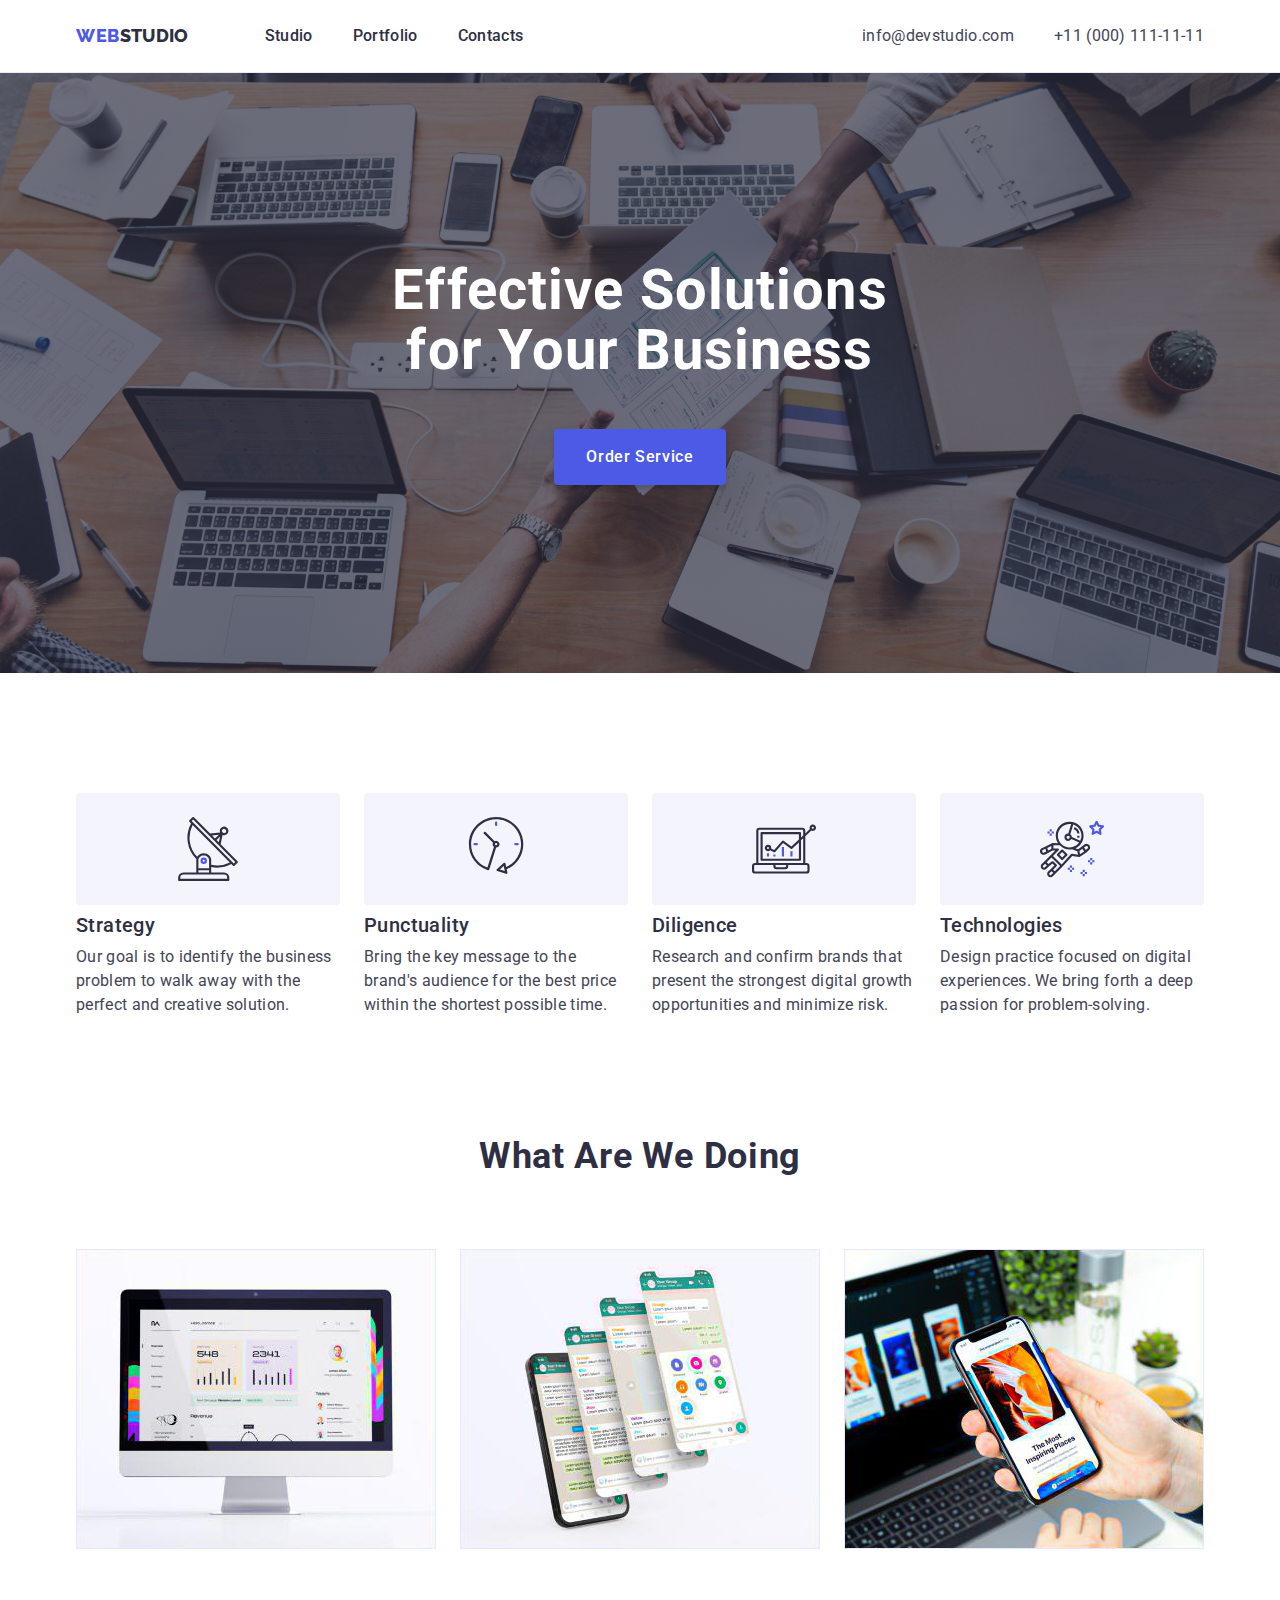
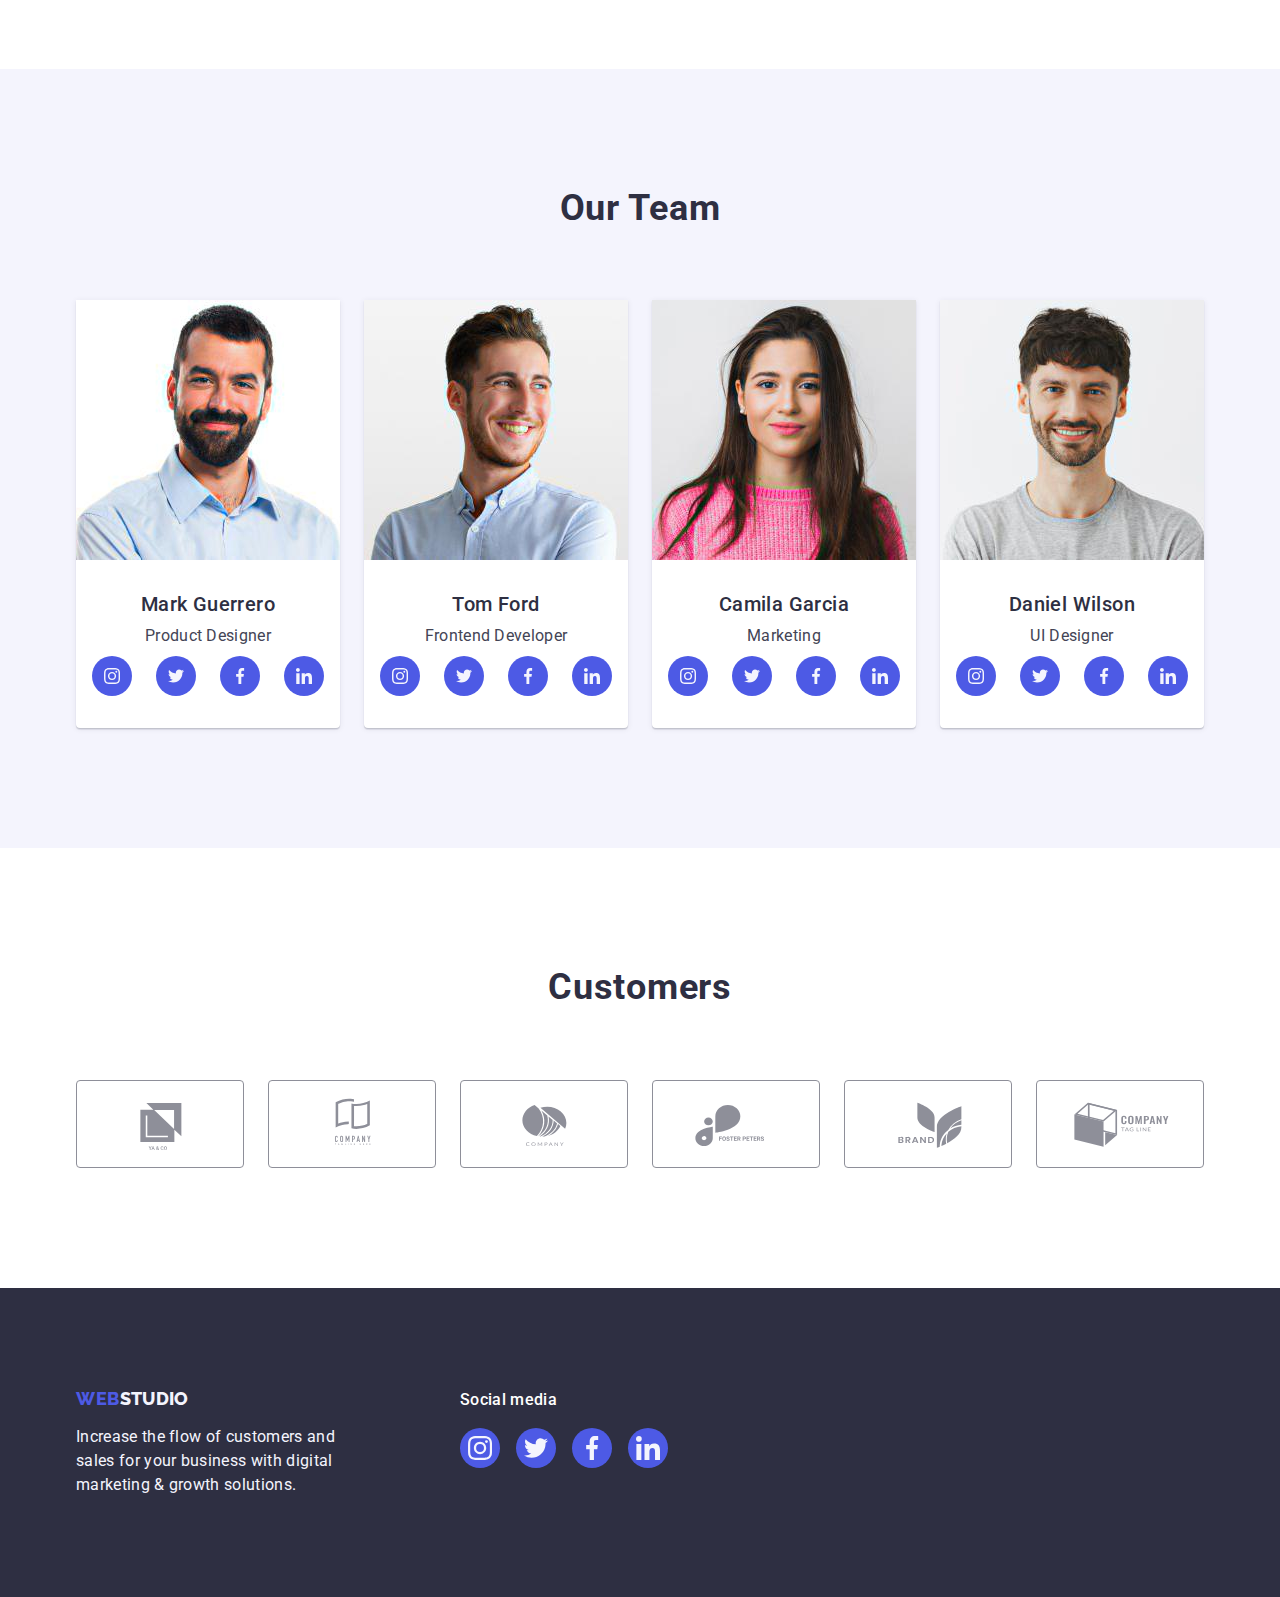
==== index.html @ 87590212 "Initial commit" ====
<!DOCTYPE html>
<html lang="en">
  <head>
    <meta charset="UTF-8" />
    <meta http-equiv="X-UA-Compatible" content="IE=edge" />
    <meta name="viewport" content="width=device-width, initial-scale=1.0" />
    <title>WebStudio</title>
    <!-- typografy -->
    <link rel="preconnect" href="https://fonts.googleapis.com" />
    <link rel="preconnect" href="https://fonts.gstatic.com" crossorigin />
    <link
      href="https://fonts.googleapis.com/css2?family=Raleway:wght@800&family=Roboto:wght@400;500;700&display=swap"
      rel="stylesheet"
    />
    <!-- styles -->
    <link
      href="https://cdn.jsdelivr.net/npm/modern-normalize@1.1.0/modern-normalize.min.css"
      rel="stylesheet"
    />
    <link rel="stylesheet" href="./css/styles.css" />
  </head>

  <!-- Body -->

  <body>
    <!-- Header -->
    <header class="header">
      <div class="container header-content">
        <nav class="header-content">
          <a class="link logo" href="./index.html"
            >Web<span class="logo-studio">Studio</span></a
          >

          <ul class="list menu">
            <li class="list-item">
              <a class="header-nav link" href="./index.html">Studio</a>
            </li>
            <li class="list-item">
              <a class="header-nav link" href="./portfolio.html">Portfolio</a>
            </li>
            <li class="list-item">
              <a class="header-nav link" href="">Contacts</a>
            </li>
          </ul>
        </nav>
        <address class="menu">
          <ul class="list menu">
            <li class="list-item">
              <a class="link link-address" href="mailto:info@devstudio.com"
                >info@devstudio.com</a
              >
            </li>
            <li class="list-item">
              <a class="link link-address" href="tel:+110001111111"
                >+11 (000) 111-11-11</a
              >
            </li>
          </ul>
        </address>
      </div>
    </header>

    <!-- main content -->
    <main>
      <section class="hero-section section">
        <div class="container">
          <h1 class="hero-text">Effective Solutions for Your Business</h1>
          <button type="button" class="order-service-bt">Order Service</button>
        </div>
      </section>
      <!-- sections -->
      <section class="section">
        <div class="container">
          <h2 class="hsecond-text visually-hidden">Features hidden</h2>
          <ul class="list first-sec-content">
            <li class="list-item first-sec-content-item">
              <div class="icon-container">
                <svg width="64" height="64">
                  <use href="./images/icon.svg#icon-antenna1"></use>
                </svg>
              </div>
              <h3 class="hthird-text">Strategy</h3>
              <p class="paragraph-txt">
                Our goal is to identify the business problem to walk away with
                the perfect and creative solution.
              </p>
            </li>
            <li class="list-item first-sec-content-item">
              <div class="icon-container">
                <svg width="64" height="64">
                  <use href="./images/icon.svg#icon-clock1"></use>
                </svg>
              </div>
              <h3 class="hthird-text">Punctuality</h3>
              <p class="paragraph-txt">
                Bring the key message to the brand's audience for the best price
                within the shortest possible time.
              </p>
            </li>
            <li class="list-item first-sec-content-item">
              <div class="icon-container">
                <svg width="64" height="64">
                  <use href="./images/icon.svg#icon-diagram1"></use>
                </svg>
              </div>
              <h3 class="hthird-text">Diligence</h3>
              <p class="paragraph-txt">
                Research and confirm brands that present the strongest digital
                growth opportunities and minimize risk.
              </p>
            </li>

            <li class="list-item first-sec-content-item">
              <div class="icon-container">
                <svg width="64" height="64">
                  <use href="./images/icon.svg#icon-astronaut1"></use>
                </svg>
              </div>
              <h3 class="hthird-text">Technologies</h3>
              <p class="paragraph-txt">
                Design practice focused on digital experiences. We bring forth a
                deep passion for problem-solving.
              </p>
            </li>
          </ul>
        </div>
      </section>
      <!-- What are we doing sec -->
      <section class="section">
        <div class="container">
          <h2 class="hsecond-text">What are we doing</h2>
          <ul class="list second-sec-content">
            <li class="list-item">
              <img
                src="./images/what_are_we_doing/img_1.jpg"
                width="360"
                alt="screen of computer with grafics"
              />
            </li>
            <li class="list-item">
              <img
                src="./images/what_are_we_doing/img_2.jpg"
                width="360"
                alt="phone with a screen that is doubled 3 times"
              />
            </li>
            <li class="list-item">
              <img
                src="./images/what_are_we_doing/img_3.jpg"
                width="360"
                alt="hand holding a phone near laptop"
              />
            </li>
          </ul>
        </div>
      </section>
      <!-- Our Team sec -->
      <section class="our-team-section section">
        <div class="container">
          <h2 class="hsecond-text">Our Team</h2>
          <ul class="list third-sec-content">
            <li class="list-item li-card-index">
              <img
                src="./images/team_members/team-member1.jpg"
                width="264"
                alt="first team member"
              />
              <div class="card-content card-index">
                <h3 class="hthird-text">Mark Guerrero</h3>
                <p class="paragraph-txt">Product Designer</p>
                <ul class="soc-icons-list list">
                  <li class="soc-icons-li-item">
                    <a class="soc-icons-item" href="">
                      <svg class="soc-icon" width="16" height="16">
                        <use href="./images/icon.svg#icon-instagram"></use>
                      </svg>
                    </a>
                  </li>
                  <li class="soc-icons-li-item">
                    <a class="soc-icons-item" href="">
                      <svg class="soc-icon" width="16" height="16">
                        <use href="./images/icon.svg#icon-twitter"></use>
                      </svg>
                    </a>
                  </li>
                  <li class="soc-icons-li-item">
                    <a class="soc-icons-item" href="">
                      <svg class="soc-icon" width="16" height="16">
                        <use href="./images/icon.svg#icon-facebook"></use>
                      </svg>
                    </a>
                  </li>
                  <li class="soc-icons-li-item">
                    <a class="soc-icons-item" href="">
                      <svg class="soc-icon" width="16" height="16">
                        <use href="./images/icon.svg#icon-linkedin"></use>
                      </svg>
                    </a>
                  </li>
                </ul>
              </div>
            </li>
            <li class="list-item li-card-index">
              <img
                src="./images/team_members/team-member2.jpg"
                width="264"
                alt="second team member"
              />
              <div class="card-content card-index">
                <h3 class="hthird-text">Tom Ford</h3>
                <p class="paragraph-txt">Frontend Developer</p>
                <ul class="soc-icons-list list">
                  <li>
                    <a class="soc-icons-item" href="">
                      <svg class="soc-icon" width="16" height="16">
                        <use href="./images/icon.svg#icon-instagram"></use>
                      </svg>
                    </a>
                  </li>
                  <li>
                    <a class="soc-icons-item" href="">
                      <svg class="soc-icon" width="16" height="16">
                        <use href="./images/icon.svg#icon-twitter"></use>
                      </svg>
                    </a>
                  </li>
                  <li>
                    <a class="soc-icons-item" href="">
                      <svg class="soc-icon" width="16" height="16">
                        <use href="./images/icon.svg#icon-facebook"></use>
                      </svg>
                    </a>
                  </li>
                  <li>
                    <a class="soc-icons-item" href="">
                      <svg class="soc-icon" width="16" height="16">
                        <use href="./images/icon.svg#icon-linkedin"></use>
                      </svg>
                    </a>
                  </li>
                </ul>
              </div>
            </li>
            <li class="list-item li-card-index">
              <img
                src="./images/team_members/team-member3.jpg"
                width="264"
                alt="third team member"
              />
              <div class="card-content card-index">
                <h3 class="hthird-text">Camila Garcia</h3>
                <p class="paragraph-txt">Marketing</p>
                <ul class="soc-icons-list list">
                  <li>
                    <a class="soc-icons-item" href="">
                      <svg class="soc-icon" width="16" height="16">
                        <use href="./images/icon.svg#icon-instagram"></use>
                      </svg>
                    </a>
                  </li>
                  <li>
                    <a class="soc-icons-item" href="">
                      <svg class="soc-icon" width="16" height="16">
                        <use href="./images/icon.svg#icon-twitter"></use>
                      </svg>
                    </a>
                  </li>
                  <li>
                    <a class="soc-icons-item" href="">
                      <svg class="soc-icon" width="16" height="16">
                        <use href="./images/icon.svg#icon-facebook"></use>
                      </svg>
                    </a>
                  </li>
                  <li>
                    <a class="soc-icons-item" href="">
                      <svg class="soc-icon" width="16" height="16">
                        <use href="./images/icon.svg#icon-linkedin"></use>
                      </svg>
                    </a>
                  </li>
                </ul>
              </div>
            </li>
            <li class="list-item li-card-index">
              <img
                src="./images/team_members/team-member4.jpg"
                width="264"
                alt="fourth team member"
              />
              <div class="card-content card-index">
                <h3 class="hthird-text">Daniel Wilson</h3>
                <p class="paragraph-txt">UI Designer</p>
                <ul class="soc-icons-list list">
                  <li>
                    <a class="soc-icons-item" href="">
                      <svg class="soc-icon" width="16" height="16">
                        <use href="./images/icon.svg#icon-instagram"></use>
                      </svg>
                    </a>
                  </li>
                  <li>
                    <a class="soc-icons-item" href="">
                      <svg class="soc-icon" width="16" height="16">
                        <use href="./images/icon.svg#icon-twitter"></use>
                      </svg>
                    </a>
                  </li>
                  <li>
                    <a class="soc-icons-item" href="">
                      <svg class="soc-icon" width="16" height="16">
                        <use href="./images/icon.svg#icon-facebook"></use>
                      </svg>
                    </a>
                  </li>
                  <li>
                    <a class="soc-icons-item" href="">
                      <svg class="soc-icon" width="16" height="16">
                        <use href="./images/icon.svg#icon-linkedin"></use>
                      </svg>
                    </a>
                  </li>
                </ul>
              </div>
            </li>
          </ul>
        </div>
      </section>
      <!-- customers -->
      <section class="customers-section section">
        <div class="container">
          <h2 class="hsecond-text">Customers</h2>
          <ul class="list customers-list">
            <li class="customers-list-item">
              <a class="link customers-list-link" href=""
                ><svg class="customer-icon" width="104" height="56">
                  <use href="./images/icon.svg#icon-client1"></use>
                </svg>
              </a>
            </li>
            <li class="customers-list-item">
              <a class="link customers-list-link" href=""
                ><svg class="customer-icon" width="104" height="56">
                  <use href="./images/icon.svg#icon-client2"></use>
                </svg>
              </a>
            </li>
            <li class="customers-list-item">
              <a class="link customers-list-link" href=""
                ><svg class="customer-icon" width="104" height="56">
                  <use href="./images/icon.svg#icon-client3"></use>
                </svg>
              </a>
            </li>
            <li class="customers-list-item">
              <a class="link customers-list-link" href=""
                ><svg class="customer-icon" width="104" height="56">
                  <use href="./images/icon.svg#icon-client4"></use>
                </svg>
              </a>
            </li>
            <li class="customers-list-item">
              <a class="link customers-list-link" href=""
                ><svg class="customer-icon" width="104" height="56">
                  <use href="./images/icon.svg#icon-client5"></use>
                </svg>
              </a>
            </li>
            <li class="customers-list-item">
              <a class="link customers-list-link" href=""
                ><svg class="customer-icon" width="104" height="56">
                  <use href="./images/icon.svg#icon-client6"></use>
                </svg>
              </a>
            </li>
          </ul>
        </div>
      </section>
    </main>
    <!-- footer -->
    <footer class="ft-properties">
      <div class="container">
        <div class="ft-description">
          <a class="link logo" href="./index.html"
            >Web<span class="logo-studio-sec">Studio</span></a
          >
          <p class="footer-text">
            Increase the flow of customers and sales for your business with
            digital marketing & growth solutions.
          </p>
        </div>
        <!-- soc media -->
        <div class="social-media">
          <p class="paragraph-txt">Social media</p>
          <ul class="soc-icons-list list">
            <li class="soc-icons-li-item">
              <a href="" class="soc-icons-item">
                <svg class="soc-icon" width="24" height="24">
                  <use href="./images/icon.svg#icon-instagram"></use>
                </svg>
              </a>
            </li>
            <li class="soc-icons-li-item">
              <a href="" class="soc-icons-item">
                <svg class="soc-icon" width="24" height="24">
                  <use href="./images/icon.svg#icon-twitter"></use>
                </svg>
              </a>
            </li>
            <li class="soc-icons-li-item">
              <a href="" class="soc-icons-item">
                <svg class="soc-icon" width="24" height="24">
                  <use href="./images/icon.svg#icon-facebook"></use>
                </svg>
              </a>
            </li>
            <li class="soc-icons-li-item">
              <a href="" class="soc-icons-item">
                <svg class="soc-icon" width="24" height="24">
                  <use href="./images/icon.svg#icon-linkedin"></use>
                </svg>
              </a>
            </li>
          </ul>
        </div>
      </div>
    </footer>
  </body>
</html>
---- css/styles.css ----
/*  General */  



h1, h2, h3, p {
        margin-top: 0;
        margin-bottom: 0;
}
ul,ol{
        margin-top: 0;
        margin-bottom: 0;
        padding-left: 0;
}

img{
        display: block;
}
 .container{
        width: 1158px;
        margin-left: auto;
        margin-right: auto;
        align-items: center;
        padding: 0 15px;
 } 

.section{
        padding-top: 120px;
        padding-bottom: 120px;
}
section:nth-child(3){
        padding-top: 0px;
}
button{
        cursor: pointer;

}
.visually-hidden {
        position: absolute;
        width: 1px;
        height: 1px;
        margin: -1px;
        border: 0;
        padding: 0;

        white-space: nowrap;
        clip-path: inset(100%);
        clip: rect(0 0 0 0);
        overflow: hidden;
}

:root{
/* .       COLORS */
--primary-brand: #4D5AE5;
--pressed-state: #404BBF;
--dark: #2E2F42;
--light: #F4F4FD;
--white-background:#FFFFFF;
--text: #434455;
--success: #31D0AA;
--subtle-text: #8E8F99;
--accent: #E7E9FC;
--modal-overlay: #2E2F42B2;
--modal-background:#FCFCFC;
}
body{
        font-family: "Roboto", sans-serif;
        font-size: 16px;
        color: var(--text);
        background-color: var(--white-background);
}
/* COMPONENTS */
.link{
text-decoration: none;
line-height: 1.5;
color: var(--primary-brand);
        letter-spacing: 0.02em;
}
.menu{
        gap: 40px;
        font-style: normal;
        margin-left: auto;
}
.list {
        list-style: none;
        display: flex;
        
}
.list-item{
background-color: var(--white-background);
}
.hsecond-text {
        font-style: normal;
        font-weight: 700;
        font-size: 36px;
        line-height: 1.1;
        text-align: center;
        letter-spacing: 0.02em;
        text-transform: capitalize;
        color: var(--dark);
        margin-bottom: 72px;
}
.hthird-text {
        font-style: normal;
        font-weight: 500;
        font-size: 20px;
        line-height: 1.2;
        letter-spacing: 0.02em;
        color: var(--dark);
        margin-bottom: 8px;
}
.card-content{
        padding-top: 32px;
        padding-bottom: 32px;
        
}
  /*  logo */
  .logo {
          font-family: 'Raleway', sans-serif;
          font-weight: 800;
          font-size: 18px;
          line-height: 1.17;
          letter-spacing: 0.03em;
          text-transform: uppercase;
          color: var(--primary-brand);
display: inline-block;
  }
  .ft-properties .logo{
        margin-bottom: 16px;
  }
.header .logo{
                margin-right: 76px;
  }

  .logo-studio {
          color: var(--dark);
                letter-spacing: 0.02em;
  }

  .logo-studio-sec {

          width: 71px;
          color: var(--light);
                letter-spacing: 0.02em;
  }

  /* /Logo */

/* HEADER */
        .header{
        box-sizing: border-box;
        border-bottom: 1px solid var(--accent);
        box-shadow: 0px 2px 1px rgba(46, 47, 66, 0.08), 0px 1px 1px rgba(46, 47, 66, 0.16), 0px 1px 6px rgba(46, 47, 66, 0.08);
        
        }
.header-content{
        display: flex;
        flex-direction: row;
        align-items: center;
    
}


.header-nav {
        display: block;
        font-weight: 500;
        color: var(--dark);
        line-height: 1.5;
        letter-spacing: 0.02em;
        padding: 24px 0;
}
.header-nav:hover,
.header-nav:focus {
        color: var(--pressed-state);
}
.link-address {
        letter-spacing: 0.02em;
        color: var(--text);
        display: block;
                padding: 24px 0;

}


.link-address:hover,
.link-address:focus {
       
        color: var(--pressed-state);
}
.header-items{
        display: flex;
        flex-direction: row;
}
/* FOOTER */
.ft-properties {
        background-color: var(--dark);
        padding-top: 100px;
        padding-bottom: 100px;
}
.ft-properties .paragraph-txt{
        font-weight: 500;
        color: var(--white-background);
        margin-bottom: 16px;
}
.ft-properties .soc-icons-list{
        gap: 16px;
}
/* .ft-description{
        margin-right: 120px;
} */
.ft-properties .container{
        display: flex;
        gap: 120px;
        align-items: baseline;
}
.footer-text {
        line-height: 1.5;
        color: var(--light);
        letter-spacing: 0.02em;
        width: 264px;
}
.social-media .hthird-text{
        margin-bottom: 16px;
        color: var(--white-background);
}

/* /FOOTER */
/*  */
/*  */
/* MAIN INDEX */
/* hero */
.hero-section {
        background: var(--dark);
        height: 600px;
        padding-top: 188px;
        padding-bottom: 188px;
        background-size: cover;
        background-image: linear-gradient(rgba(46, 47, 66, 0.7), rgba(46, 47, 66, 0.7)), url(../images/hero-background.jpg);
        background-position: center;
        background-repeat: no-repeat;
        max-width: 1440px;
        margin-left: auto;
        margin-right: auto;
}

.hero-text {
        max-width: 496px;
        font-weight: 700;
        font-size: 56px;
        line-height: 1.07;
        text-align: center;
        color: var(--white-background);
        letter-spacing: 0.02em;
        
        margin-bottom: 48px;
        margin-left: auto;
        margin-right: auto;
}

.our-team-section {
        background-color: var(--light);
}
.order-service-bt {
        border: none;
        min-width: 169px;
        height: 56px;
        font-family: inherit;
        font-weight: 500;
        color: var(--white-background);
        background-color: var(--primary-brand);
        box-shadow: 0px 4px 4px rgba(0, 0, 0, 0.15);
        border-radius: 4px;
        font-size: 16px;
        line-height: 1.5;
        letter-spacing: 0.04em;
        cursor: pointer;
                display: block;
                flex-direction: row;
                align-items: flex-start;
        padding: 16px 32px;
margin-left: auto;
        margin-right: auto;}

.order-service-bt:hover,
.order-service-bt:focus {
     
        background-color: var(--pressed-state);
}
/* hero */
/* 1 sec */

.first-sec-content{
        display: flex;
                gap: 24px;
}
.first-sec-content-item{
       width: 264px; 
}

/* 1 sec */
/* 2 sec */
.icon-container{
        width: 264px;
        height: 112px;
        display: flex;
        border-radius: 4px;
        justify-content: center;
        align-items: center;
        background-color: var(--light);
        margin-bottom: 8px;
}
.second-sec-content{
        gap: 24px;
        
}
/* 3sec */
.third-sec-content{
        gap: 24px;
}
.card-index{
        border-radius: 0px 0px 4px 4px;

        text-align: center;
        padding: 32px 0;
       
}
.li-card-index{
                width: calc((100% - 72px) / 4);
                box-shadow: 0px 1px 6px rgba(46, 47, 66, 0.08),
                                0px 1px 1px rgba(46, 47, 66, 0.16),
                                0px 2px 1px rgba(46, 47, 66, 0.08);
                        border-radius: 0px 0px 4px 4px;
}
.card-index>.paragraph-txt{
                margin-bottom: 8px;
}
.soc-icon{
        fill: var(--light);
}
.soc-icons-list{
        display: flex;
        gap: 24px;
        justify-content: center;
}
.soc-icons-item{
        display: flex;
        width: 40px;
        height: 40px;
        border-radius: 50%;
        background-color: var(--primary-brand);
        justify-content: center;
        align-items: center;

}

.soc-icons-item:hover,
.soc-icons-item:focus{
                background-color: var(--pressed-state);
}
.soc-icons-li-item{

}
.social-media .soc-icons-item:hover,
.social-media .soc-icons-item:focus{
        background-color: var(--success);
}

/* Customers */
.customers-list{ 
        display: flex;
        justify-content: center;       
        gap: 24px;
}
.customers-list-link{
        
        display: flex;
        justify-content: center;
        align-items: center;
        width: 168px;
        height: 88px;
        border: 1px solid var(--subtle-text);
        border-radius: 4px;
color: var(--subtle-text);
}
.customer-icon{
        fill: currentColor;
}
.customers-list-link:hover,
.customers-list-link:focus{
        border-color: var(--pressed-state);
        color: var(--pressed-state);
}
.customers-list-link:hover .customer-icon,
.customers-list-link:focus .customer-icon {
        fill: var(--pressed-state);
}

/* /MAIN INDEX */
/* MAIN PORTFOLIO */
.portfolio-section{
        padding-top: 96px;
                padding-bottom: 120px;
}
.filter-btn {
  
        background-color: var(--light);
        border-radius: 4px;
        font-family: inherit;
        font-weight: 500;
        font-size: 16px;
        line-height: 1.5;
        letter-spacing: 0.04em;
        color: var(--primary-brand);
        cursor: pointer;
        padding-top: 12px;
         padding-bottom: 12px;
         padding-left: 24px;
          padding-right: 24px;
        border: 1px solid var(--accent);
}

.filter-btn:hover,
.filter-btn:focus {
        background-color: var(--pressed-state);
        box-shadow: 0px 3px 1px rgba(0, 0, 0, 0.1), 0px 2px 1px rgba(0, 0, 0, 0.08), 0px 2px 2px rgba(0, 0, 0, 0.12);
        color: var(--white-background);
        border: 1px solid transparent;
}
.filter-btn-list{
     justify-content: center;
 margin-bottom: 72px;
 margin-left: auto;
 margin-right: auto;
gap: 24px;

}
.paragraph-txt{
        font-size: 16px;
        line-height: 1.5;
        letter-spacing: 0.02em;
        color: var(--text);
}
.portfolio-card-list{
        flex-wrap: wrap;
        column-gap: 24px;
        row-gap: 48px;
}

.project-cards > .link:hover
{
box-shadow: 0px 1px 6px rgba(46, 47, 66, 0.08), 0px 1px 1px rgba(46, 47, 66, 0.16), 0px 2px 1px rgba(46, 47, 66, 0.08);
}

.project-cards > .link:focus{
box-shadow: 0px 1px 6px rgba(46, 47, 66, 0.08), 0px 1px 1px rgba(46, 47, 66, 0.16), 0px 2px 1px rgba(46, 47, 66, 0.08);
}
.project-cards .link{
        display: block;
}
.card-content-portfolio{
        padding: 32px 16px;
        border: 1px solid var(--accent);
                border-top: none;

}
/* /MAIN PORTFOLIO */
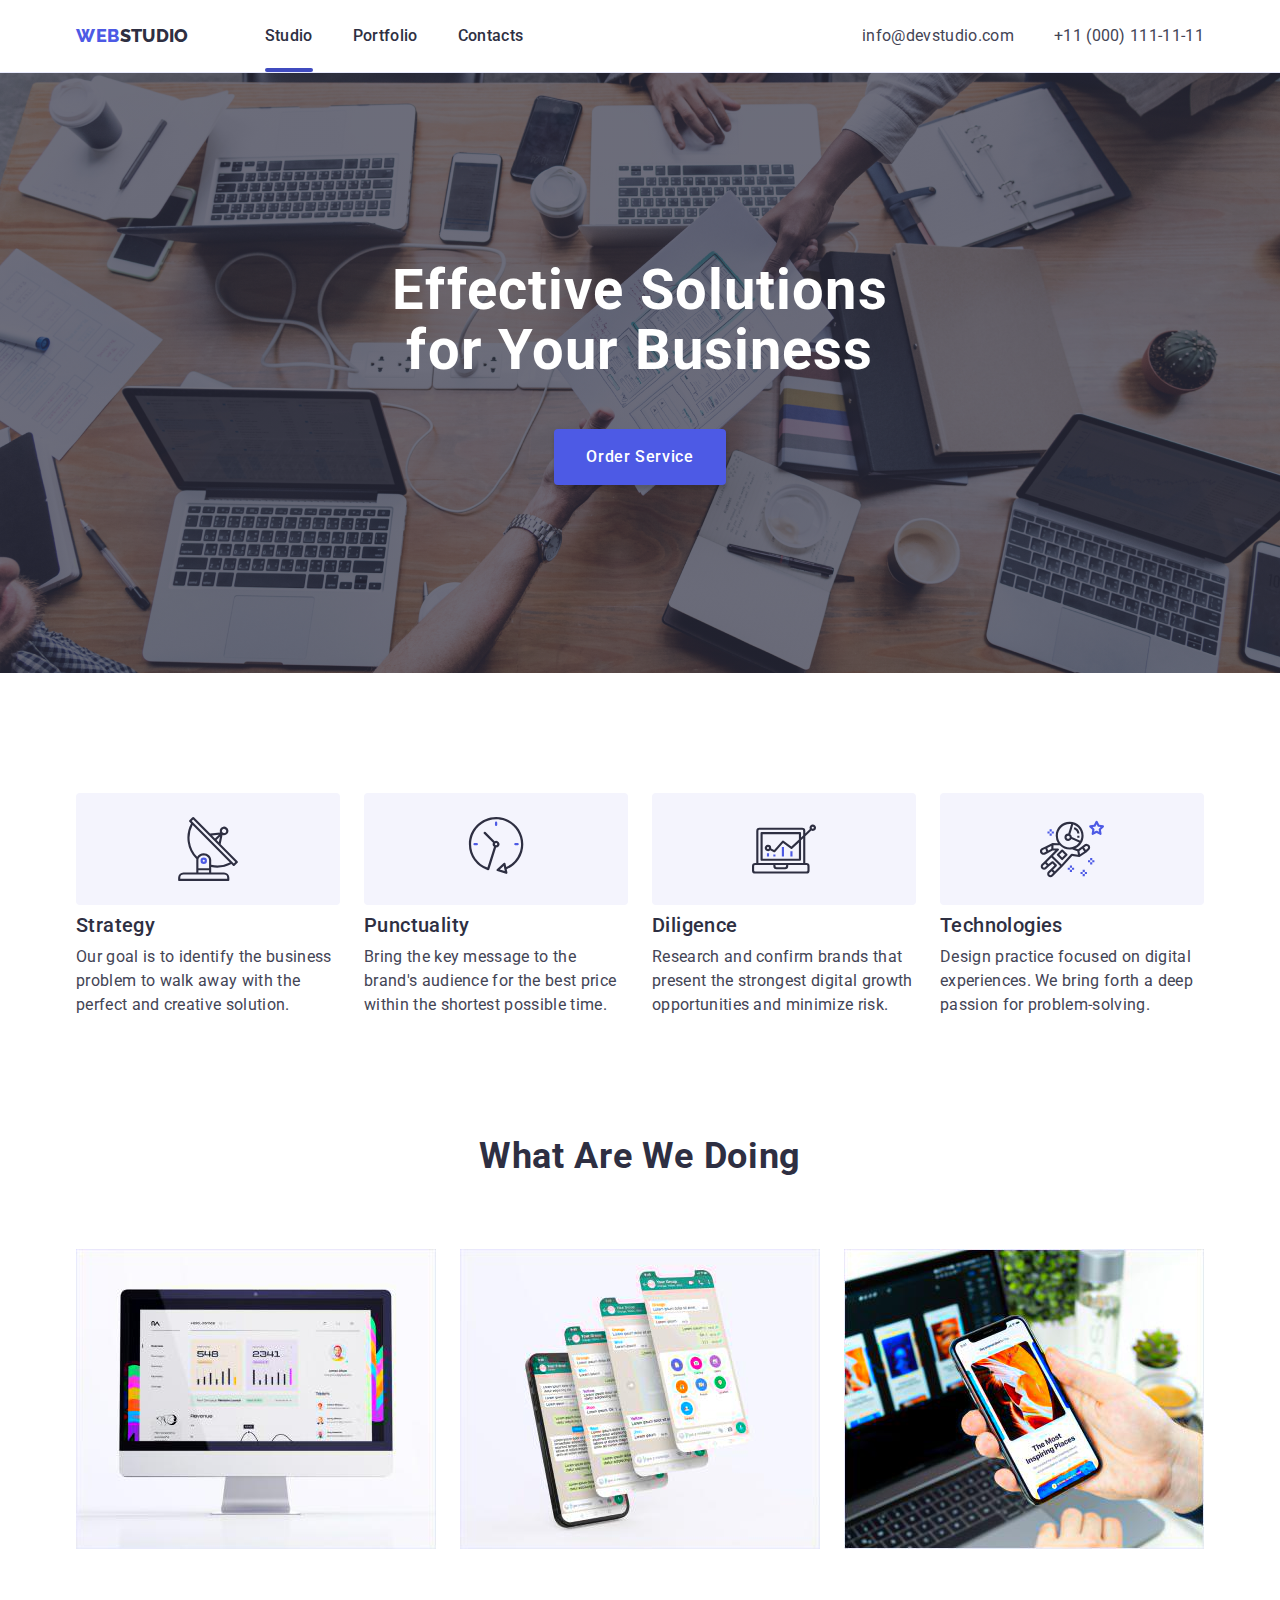
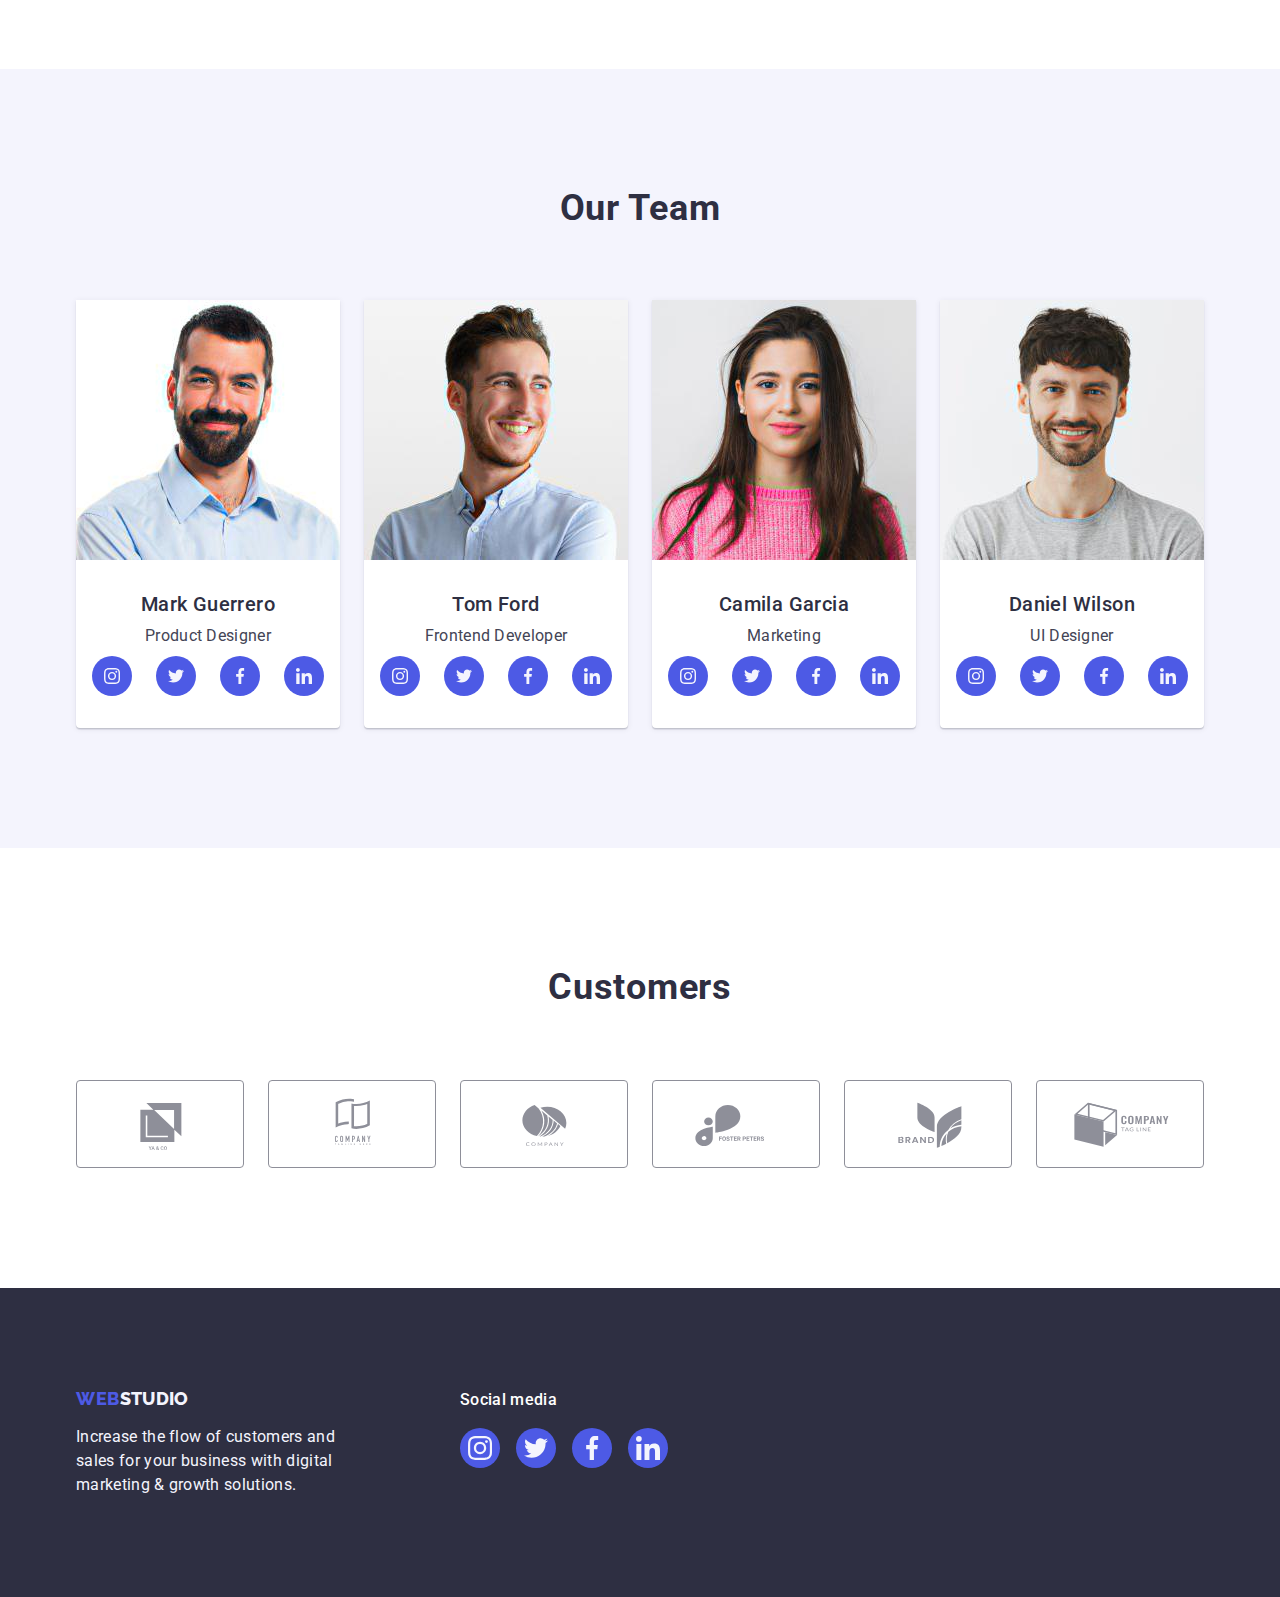
==== commit 5ac3cc65: "added decorative to header and transitions for hover focus" ====
--- a/index.html
+++ b/index.html
@@ -33,7 +33,7 @@
 
           <ul class="list menu">
             <li class="list-item">
-              <a class="header-nav link" href="./index.html">Studio</a>
+              <a class="header-nav link current" href="./index.html">Studio</a>
             </li>
             <li class="list-item">
               <a class="header-nav link" href="./portfolio.html">Portfolio</a>
--- a/css/styles.css
+++ b/css/styles.css
@@ -76,6 +76,7 @@
         letter-spacing: 0.02em;
 }
 .menu{
+        
         gap: 40px;
         font-style: normal;
         margin-left: auto;
@@ -146,6 +147,24 @@
   /* /Logo */
 
 /* HEADER */
+.current{
+        position: relative;
+}
+.current::after{
+        content: '';
+        background-color: var(--pressed-state);
+        width: 100%;
+        height: 4px;
+        border-radius: 2px;
+
+        display: block;
+        
+        position: absolute;
+        left: 0px;
+        bottom: 0;
+
+}
+
         .header{
         box-sizing: border-box;
         border-bottom: 1px solid var(--accent);
@@ -161,6 +180,7 @@
 
 
 .header-nav {
+        
         display: block;
         font-weight: 500;
         color: var(--dark);
@@ -171,7 +191,11 @@
 .header-nav:hover,
 .header-nav:focus {
         color: var(--pressed-state);
-}
+        transition-property: color;
+        transition-duration: 250ms;
+        transition-timing-function: cubic-bezier(0.4, 0, 0.2, 1);
+}
+
 .link-address {
         letter-spacing: 0.02em;
         color: var(--text);
@@ -284,6 +308,9 @@
 .order-service-bt:focus {
      
         background-color: var(--pressed-state);
+        transition-property: background-color;
+                transition-duration: 250ms;
+                transition-timing-function: cubic-bezier(0.4, 0, 0.2, 1);
 }
 /* hero */
 /* 1 sec */
@@ -355,6 +382,9 @@
 .soc-icons-item:hover,
 .soc-icons-item:focus{
                 background-color: var(--pressed-state);
+                transition-property: background-color;
+                        transition-duration: 250ms;
+                        transition-timing-function: cubic-bezier(0.4, 0, 0.2, 1);
 }
 .soc-icons-li-item{
 
@@ -362,6 +392,9 @@
 .social-media .soc-icons-item:hover,
 .social-media .soc-icons-item:focus{
         background-color: var(--success);
+        transition-property: background-color;
+                transition-duration: 250ms;
+                transition-timing-function: cubic-bezier(0.4, 0, 0.2, 1);
 }
 
 /* Customers */
@@ -388,10 +421,16 @@
 .customers-list-link:focus{
         border-color: var(--pressed-state);
         color: var(--pressed-state);
+        transition-property: border-color color;
+                transition-duration: 250ms;
+                transition-timing-function: cubic-bezier(0.4, 0, 0.2, 1);
 }
 .customers-list-link:hover .customer-icon,
 .customers-list-link:focus .customer-icon {
         fill: var(--pressed-state);
+        transition-property: fill;
+                transition-duration: 250ms;
+                transition-timing-function: cubic-bezier(0.4, 0, 0.2, 1);
 }
 
 /* /MAIN INDEX */
@@ -424,6 +463,10 @@
         box-shadow: 0px 3px 1px rgba(0, 0, 0, 0.1), 0px 2px 1px rgba(0, 0, 0, 0.08), 0px 2px 2px rgba(0, 0, 0, 0.12);
         color: var(--white-background);
         border: 1px solid transparent;
+
+        transition-property: background-color color box-shadow border;
+                transition-duration: 250ms;
+                transition-timing-function: cubic-bezier(0.4, 0, 0.2, 1);
 }
 .filter-btn-list{
      justify-content: center;
@@ -447,7 +490,10 @@
 
 .project-cards > .link:hover
 {
-box-shadow: 0px 1px 6px rgba(46, 47, 66, 0.08), 0px 1px 1px rgba(46, 47, 66, 0.16), 0px 2px 1px rgba(46, 47, 66, 0.08);
+        box-shadow: 0px 1px 6px rgba(46, 47, 66, 0.08), 0px 1px 1px rgba(46, 47, 66, 0.16), 0px 2px 1px rgba(46, 47, 66, 0.08);
+        transition-property: box-shadow;
+                transition-duration: 250ms;
+                transition-timing-function: cubic-bezier(0.4, 0, 0.2, 1);
 }
 
 .project-cards > .link:focus{
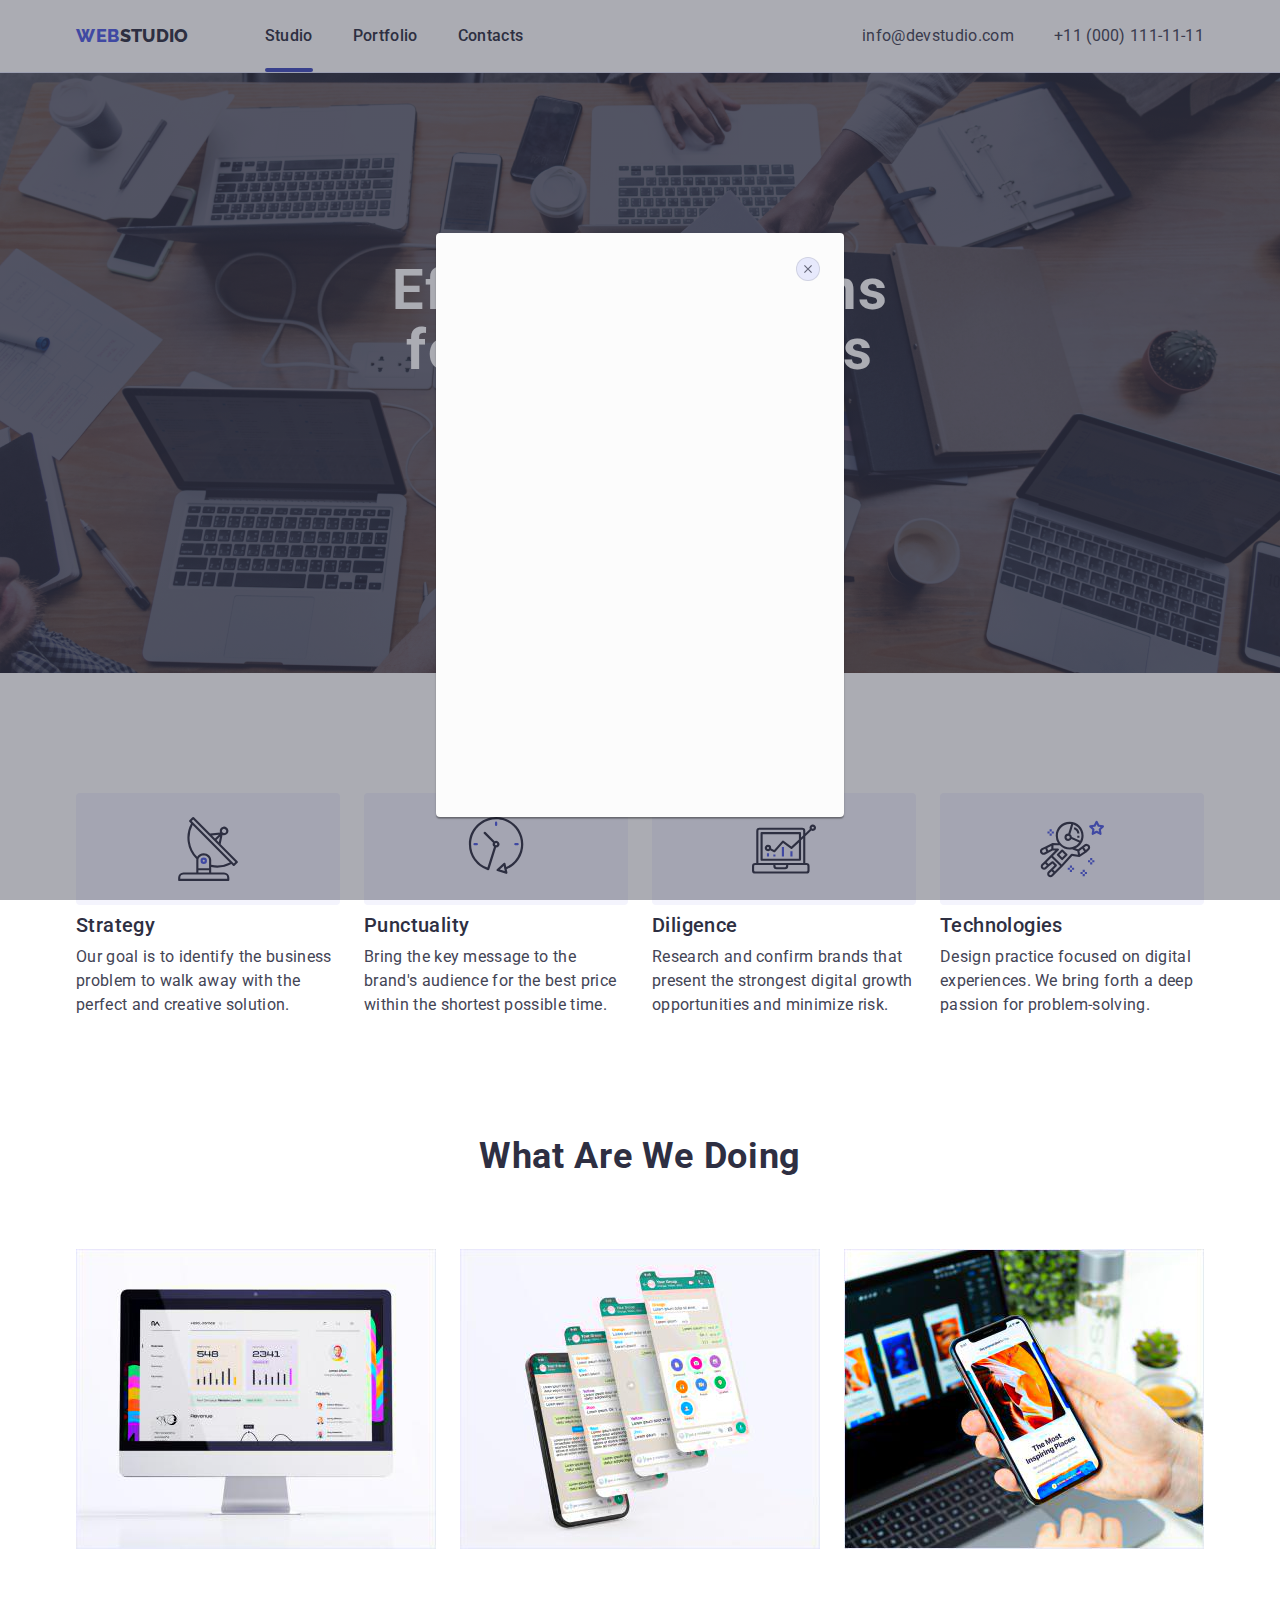
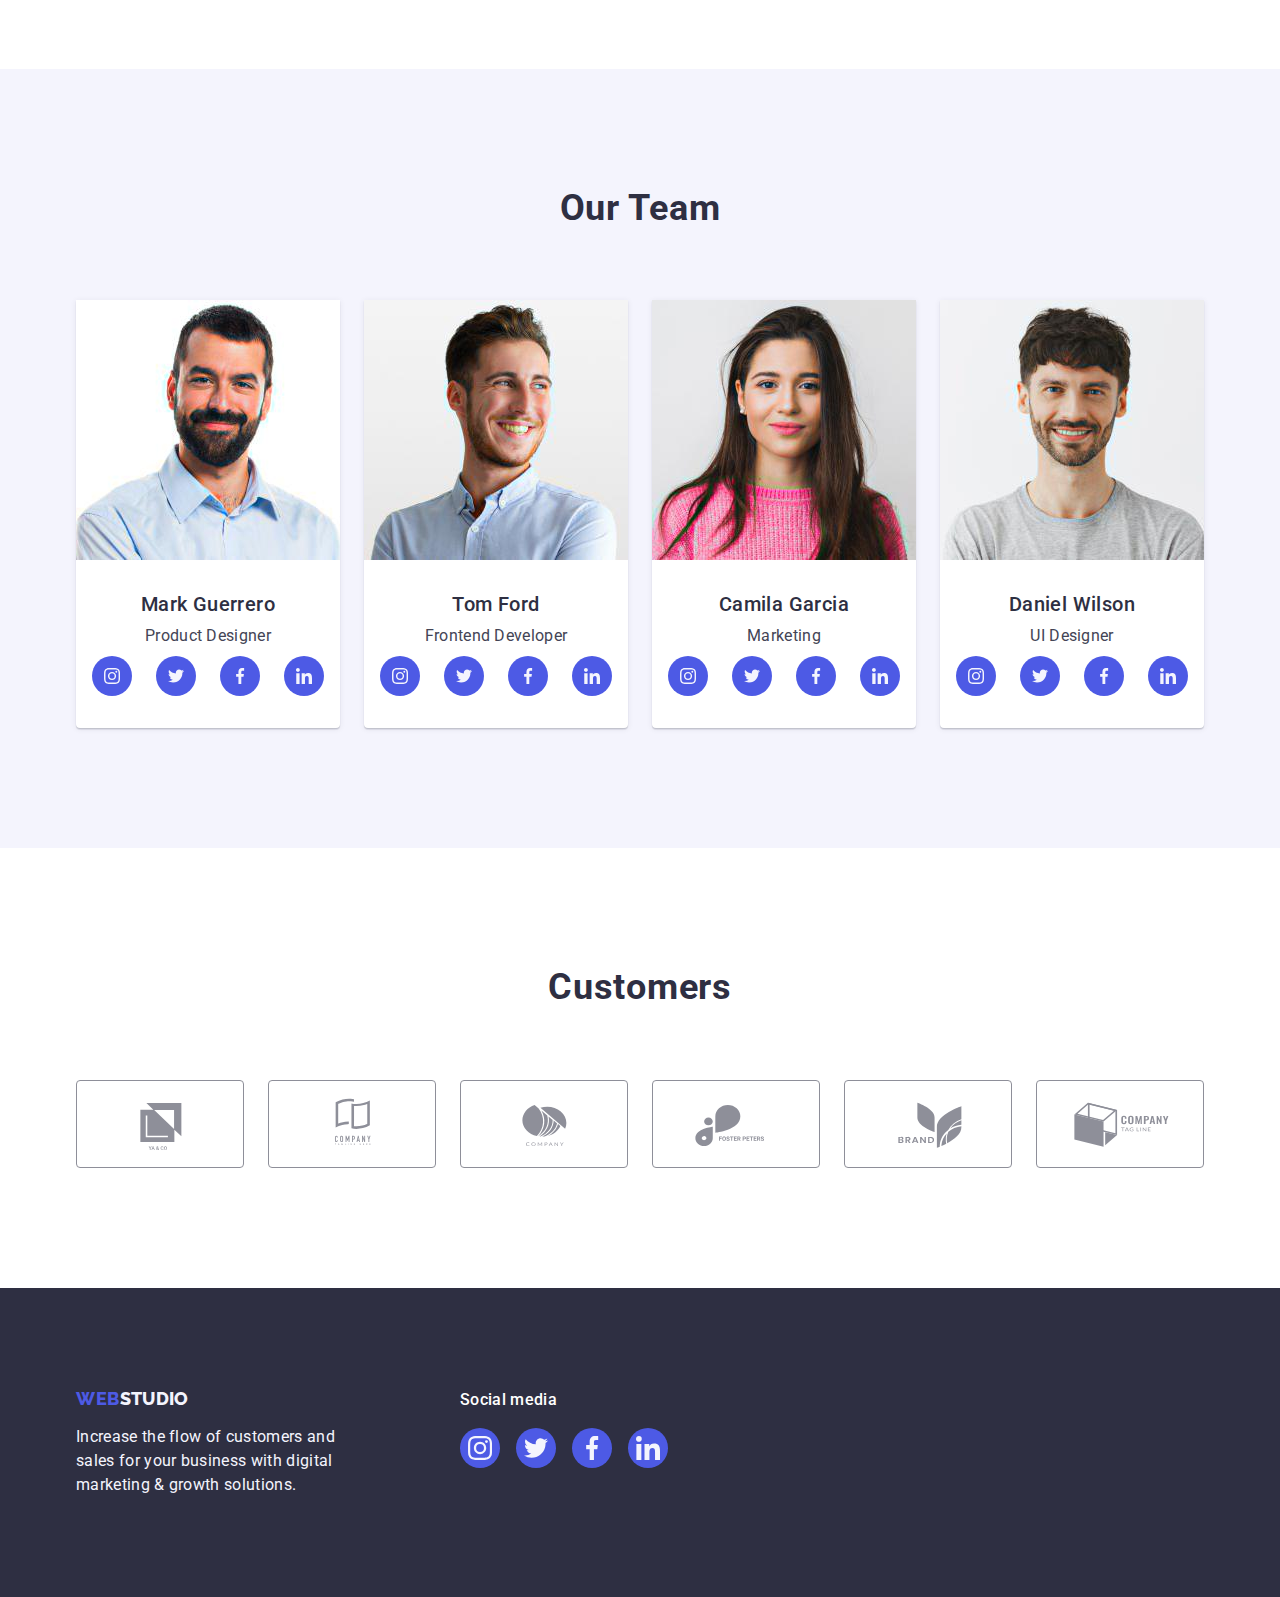
==== commit 22850f23: "added modal and button" ====
--- a/index.html
+++ b/index.html
@@ -425,5 +425,16 @@
         </div>
       </div>
     </footer>
+    <!-- Modal window-->
+    <div class="backdrop">
+      <div class="modal">
+        <button type="button" class="modal-btn">
+          <svg class="modal-icon" width="8" height="8">
+            <use href="./images/icon.svg#icon-close"></use>
+          </svg>
+        </button>
+      </div>
+    </div>
+    <!-- /modal -->
   </body>
 </html>
--- a/css/styles.css
+++ b/css/styles.css
@@ -61,7 +61,12 @@
 --accent: #E7E9FC;
 --modal-overlay: #2E2F42B2;
 --modal-background:#FCFCFC;
-}
+
+/* ANIMATION */
+--anim-slow:  250ms cubic-bezier(0.4, 0, 0.2, 1);
+        
+}
+
 body{
         font-family: "Roboto", sans-serif;
         font-size: 16px;
@@ -191,9 +196,8 @@
 .header-nav:hover,
 .header-nav:focus {
         color: var(--pressed-state);
-        transition-property: color;
-        transition-duration: 250ms;
-        transition-timing-function: cubic-bezier(0.4, 0, 0.2, 1);
+        transition: color var(--anim-slow);
+       
 }
 
 .link-address {
@@ -248,6 +252,52 @@
 }
 
 /* /FOOTER */
+
+/* MODAL */
+.backdrop{
+        position: fixed;
+        top: 0;
+        left: 0;
+        right: 0;
+        bottom: 0;
+
+        background-color: rgba(46, 47, 66, 0.4);
+        z-index: 100;
+}
+.modal{
+        position: absolute;
+        top: calc(50% - 217px);
+        left: calc(50% - 204px);
+
+        width: 408px;
+        min-height: 584px;
+        padding: 24px;
+
+        background-color: var(--modal-background);
+        box-shadow: 0px 1px 1px rgba(0, 0, 0, 0.14), 0px 1px 3px rgba(0, 0, 0, 0.12), 0px 2px 1px rgba(0, 0, 0, 0.2);
+        border-radius: 4px;
+}
+.modal-btn{ 
+        display: flex;
+        margin-left: auto;
+
+        box-sizing: border-box;
+        border-radius: 50%;
+
+        background: var(--accent);
+        border: 1px solid rgba(0, 0, 0, 0.1);
+
+        padding: 7px;
+     
+        cursor: pointer;
+}
+.modal-icon{
+        fill: var(--modal-overlay);
+        width: 100%;
+        height: 100%;
+}
+
+/* /Modal */
 /*  */
 /*  */
 /* MAIN INDEX */
@@ -308,9 +358,8 @@
 .order-service-bt:focus {
      
         background-color: var(--pressed-state);
-        transition-property: background-color;
-                transition-duration: 250ms;
-                transition-timing-function: cubic-bezier(0.4, 0, 0.2, 1);
+        transition: background-color var(--anim-slow);
+               
 }
 /* hero */
 /* 1 sec */
@@ -382,9 +431,7 @@
 .soc-icons-item:hover,
 .soc-icons-item:focus{
                 background-color: var(--pressed-state);
-                transition-property: background-color;
-                        transition-duration: 250ms;
-                        transition-timing-function: cubic-bezier(0.4, 0, 0.2, 1);
+                transition: background-color var(--anim-slow);
 }
 .soc-icons-li-item{
 
@@ -392,9 +439,8 @@
 .social-media .soc-icons-item:hover,
 .social-media .soc-icons-item:focus{
         background-color: var(--success);
-        transition-property: background-color;
-                transition-duration: 250ms;
-                transition-timing-function: cubic-bezier(0.4, 0, 0.2, 1);
+        transition: background-color var(--anim-slow);
+                
 }
 
 /* Customers */
@@ -488,17 +534,15 @@
         row-gap: 48px;
 }
 
-.project-cards > .link:hover
+.project-cards > .link:hover,
+.project-cards>.link:focus
 {
         box-shadow: 0px 1px 6px rgba(46, 47, 66, 0.08), 0px 1px 1px rgba(46, 47, 66, 0.16), 0px 2px 1px rgba(46, 47, 66, 0.08);
-        transition-property: box-shadow;
-                transition-duration: 250ms;
-                transition-timing-function: cubic-bezier(0.4, 0, 0.2, 1);
-}
-
-.project-cards > .link:focus{
-box-shadow: 0px 1px 6px rgba(46, 47, 66, 0.08), 0px 1px 1px rgba(46, 47, 66, 0.16), 0px 2px 1px rgba(46, 47, 66, 0.08);
-}
+        transition: box-shadow var(--anim-slow);
+                
+}
+
+
 .project-cards .link{
         display: block;
 }
@@ -507,5 +551,38 @@
         border: 1px solid var(--accent);
                 border-top: none;
 
+                
+}
+
+.project-cards>.link:hover .overlay,
+.project-cards>.link:focus .overlay{
+        transform: translateY(0);
+}
+.card-box{
+        overflow: hidden;
+        position: relative;
+}
+.overlay-label{
+        color: var(--modal-background);
+     
+
+        
+}
+.overlay{
+        position: absolute;
+        top: 0;
+        left: 0;
+        transform: translateY(100%);
+        
+        padding-top: 40px;
+        padding-left: 32px;
+        padding-right: 32px;
+
+        width: 100%;
+        height: 100%;        
+
+        background-color: var(--primary-brand);
+
+        transition: transform var(--anim-slow);
 }
 /* /MAIN PORTFOLIO */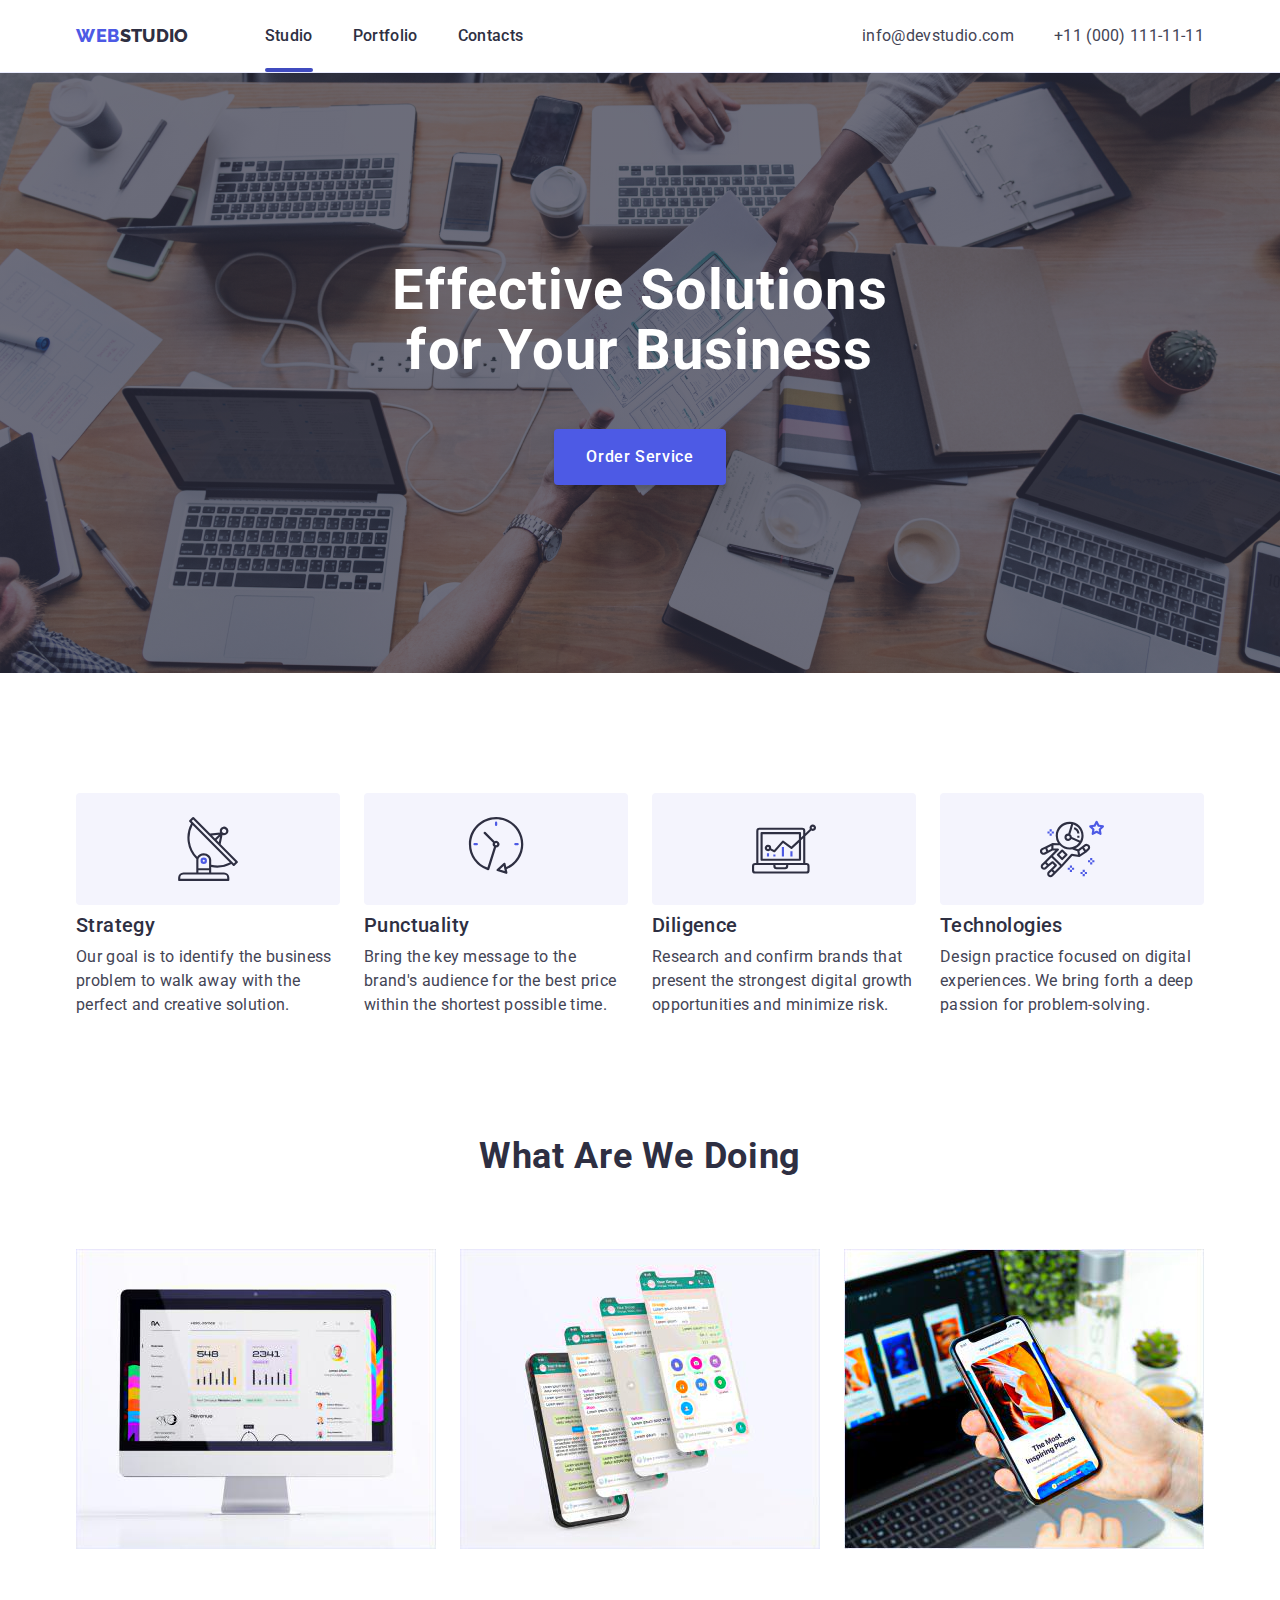
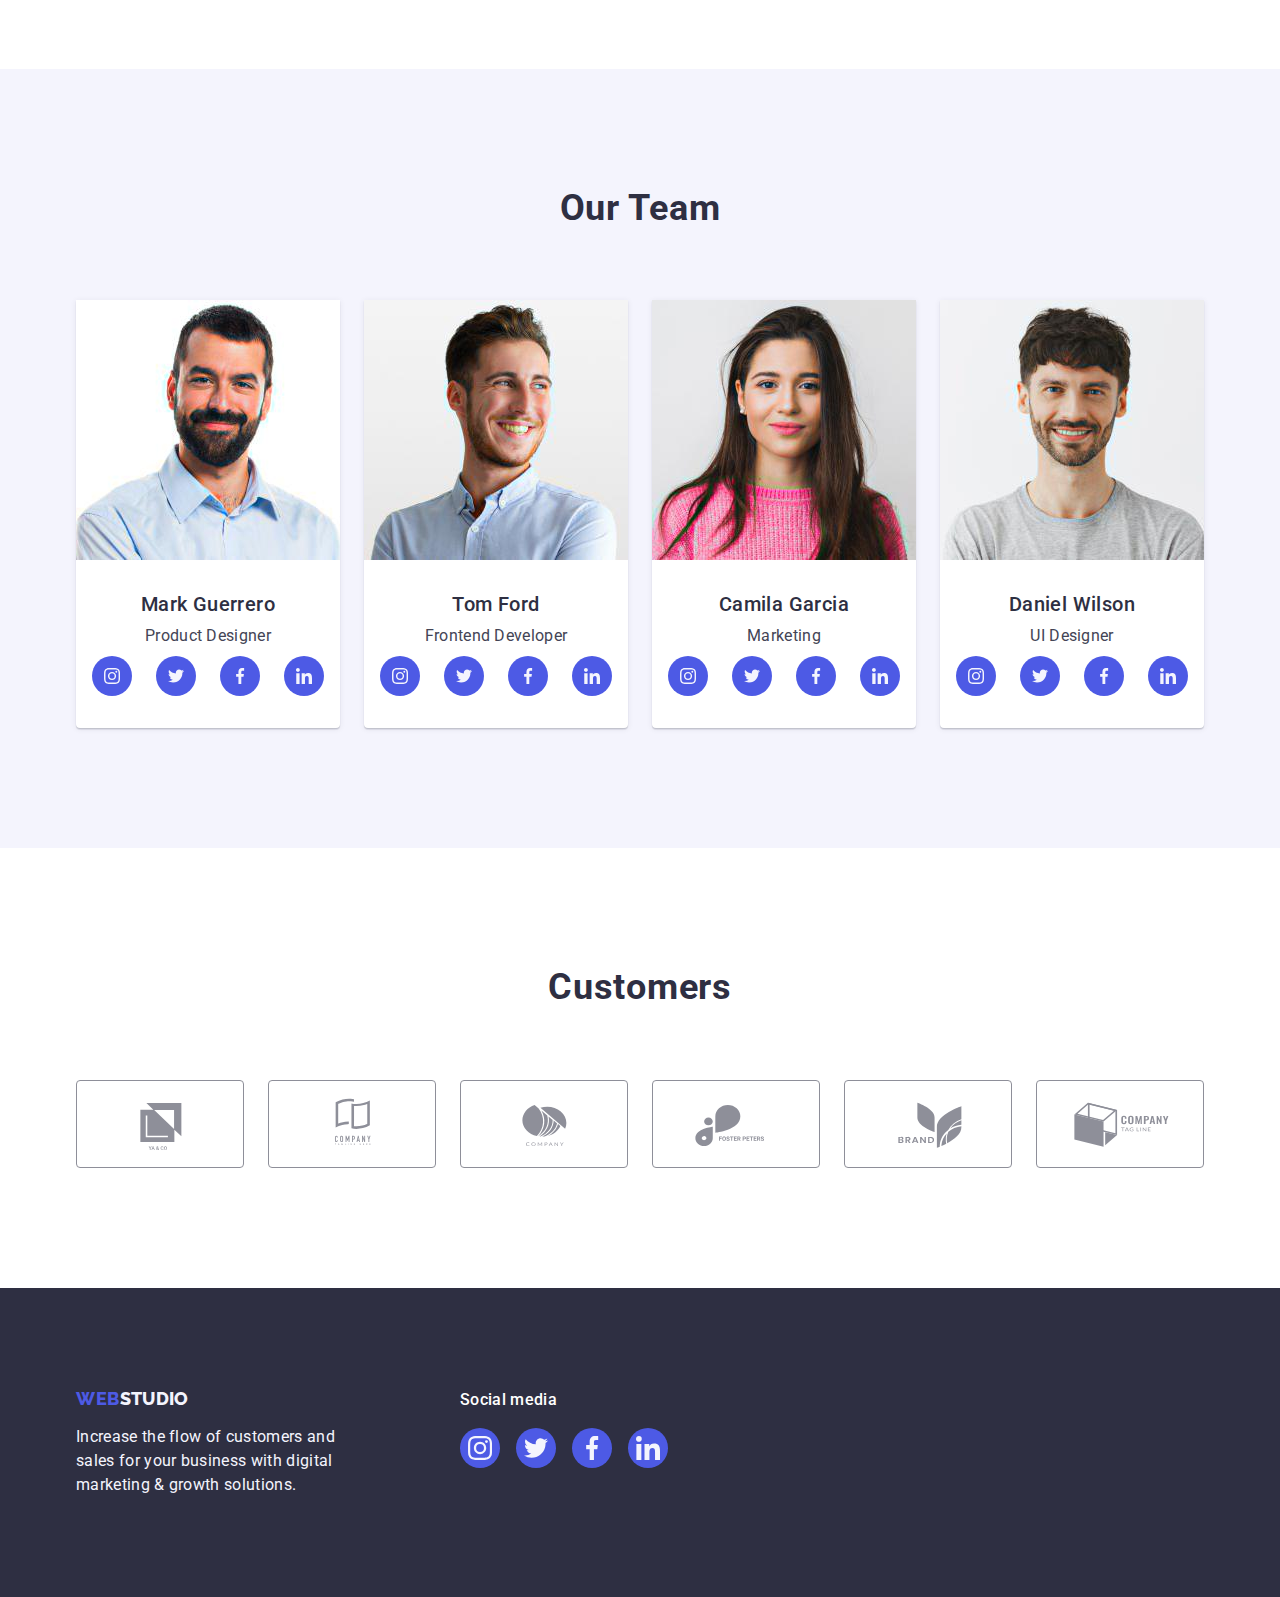
==== commit 76ad9ed7: "added js" ====
--- a/index.html
+++ b/index.html
@@ -65,7 +65,9 @@
       <section class="hero-section section">
         <div class="container">
           <h1 class="hero-text">Effective Solutions for Your Business</h1>
-          <button type="button" class="order-service-bt">Order Service</button>
+          <button type="button" class="order-service-bt" data-modal-open>
+            Order Service
+          </button>
         </div>
       </section>
       <!-- sections -->
@@ -426,9 +428,9 @@
       </div>
     </footer>
     <!-- Modal window-->
-    <div class="backdrop">
+    <div class="backdrop is-hidden" data-modal>
       <div class="modal">
-        <button type="button" class="modal-btn">
+        <button type="button" class="modal-btn" data-modal-close>
           <svg class="modal-icon" width="8" height="8">
             <use href="./images/icon.svg#icon-close"></use>
           </svg>
@@ -436,5 +438,6 @@
       </div>
     </div>
     <!-- /modal -->
+    <script src="./js/modal.js"></script>
   </body>
 </html>
--- a/css/styles.css
+++ b/css/styles.css
@@ -34,7 +34,7 @@
         cursor: pointer;
 
 }
-.visually-hidden {
+.visually-hidden  {
         position: absolute;
         width: 1px;
         height: 1px;
@@ -47,7 +47,11 @@
         clip: rect(0 0 0 0);
         overflow: hidden;
 }
-
+.is-hidden{
+        visibility: hidden;
+        opacity: 0;
+        pointer-events: none;
+}
 :root{
 /* .       COLORS */
 --primary-brand: #4D5AE5;
@@ -263,6 +267,8 @@
 
         background-color: rgba(46, 47, 66, 0.4);
         z-index: 100;
+
+        transition: var(--anim-slow);
 }
 .modal{
         position: absolute;
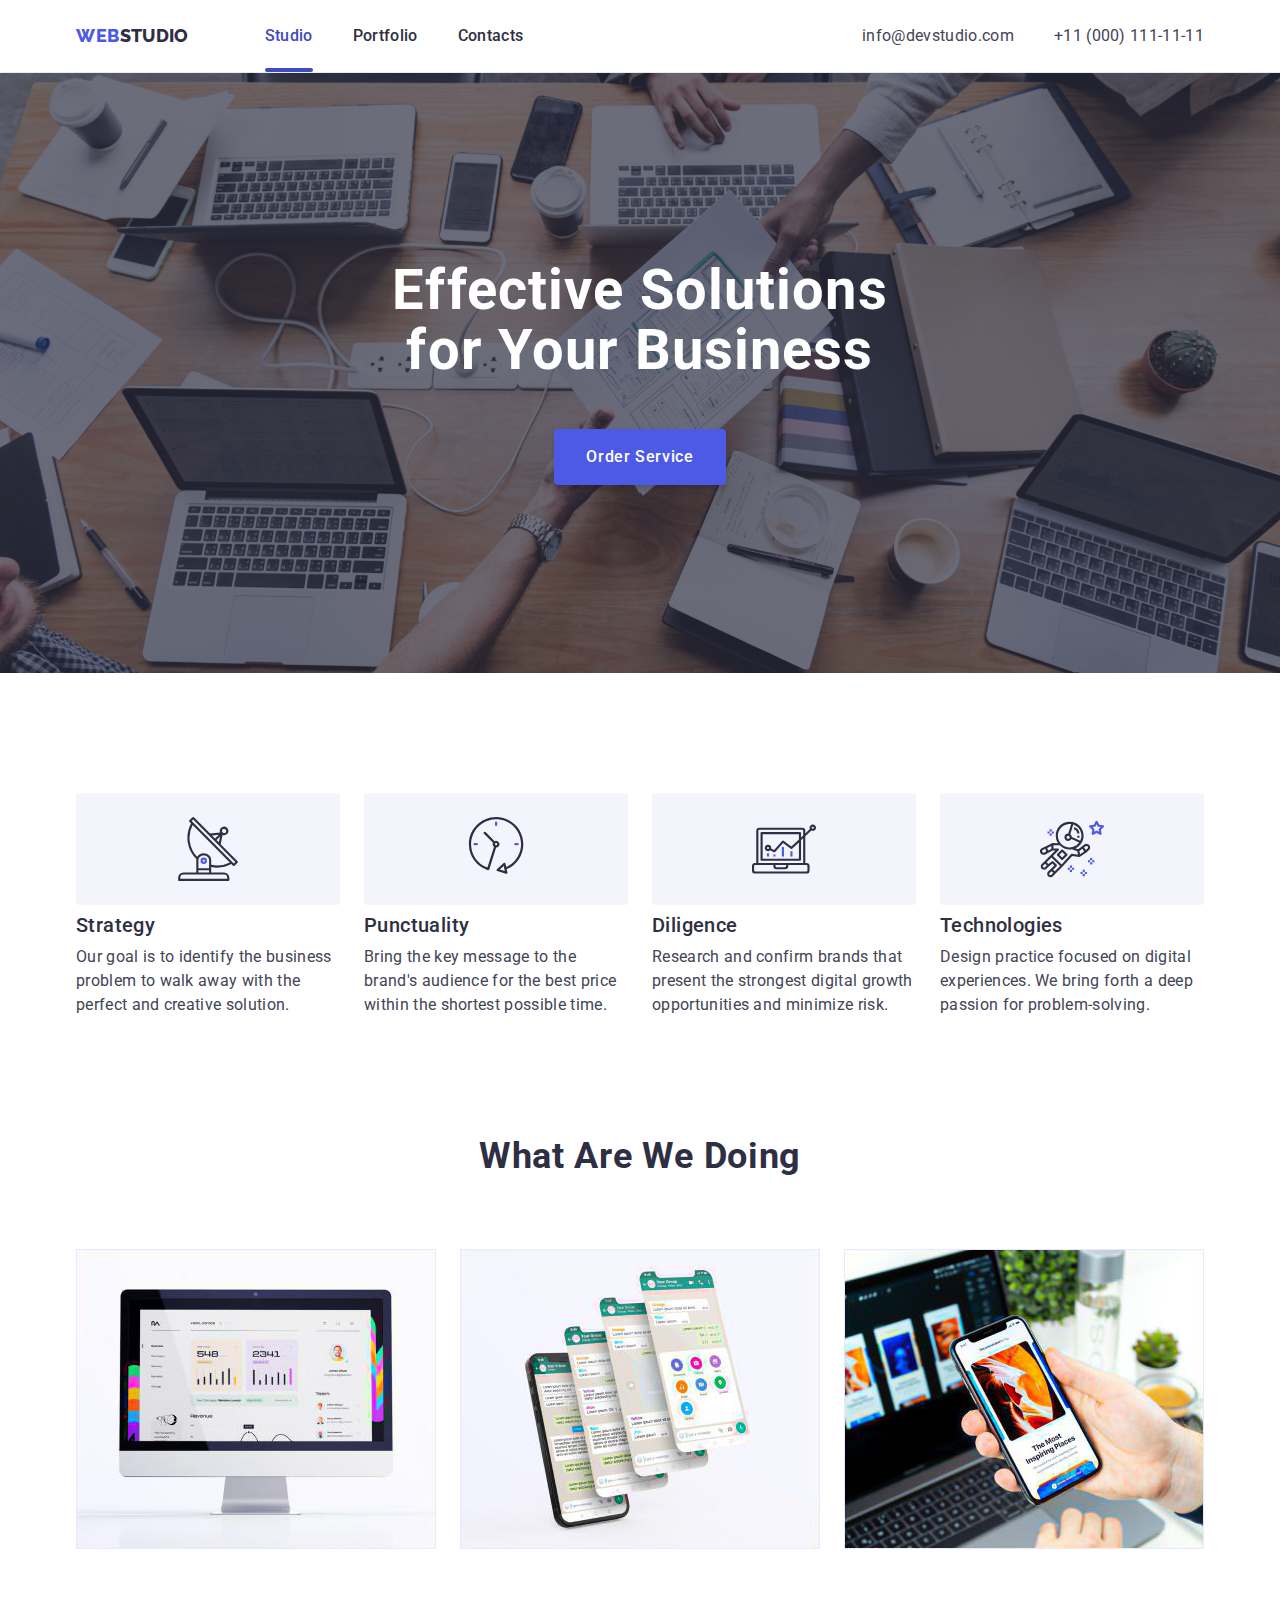
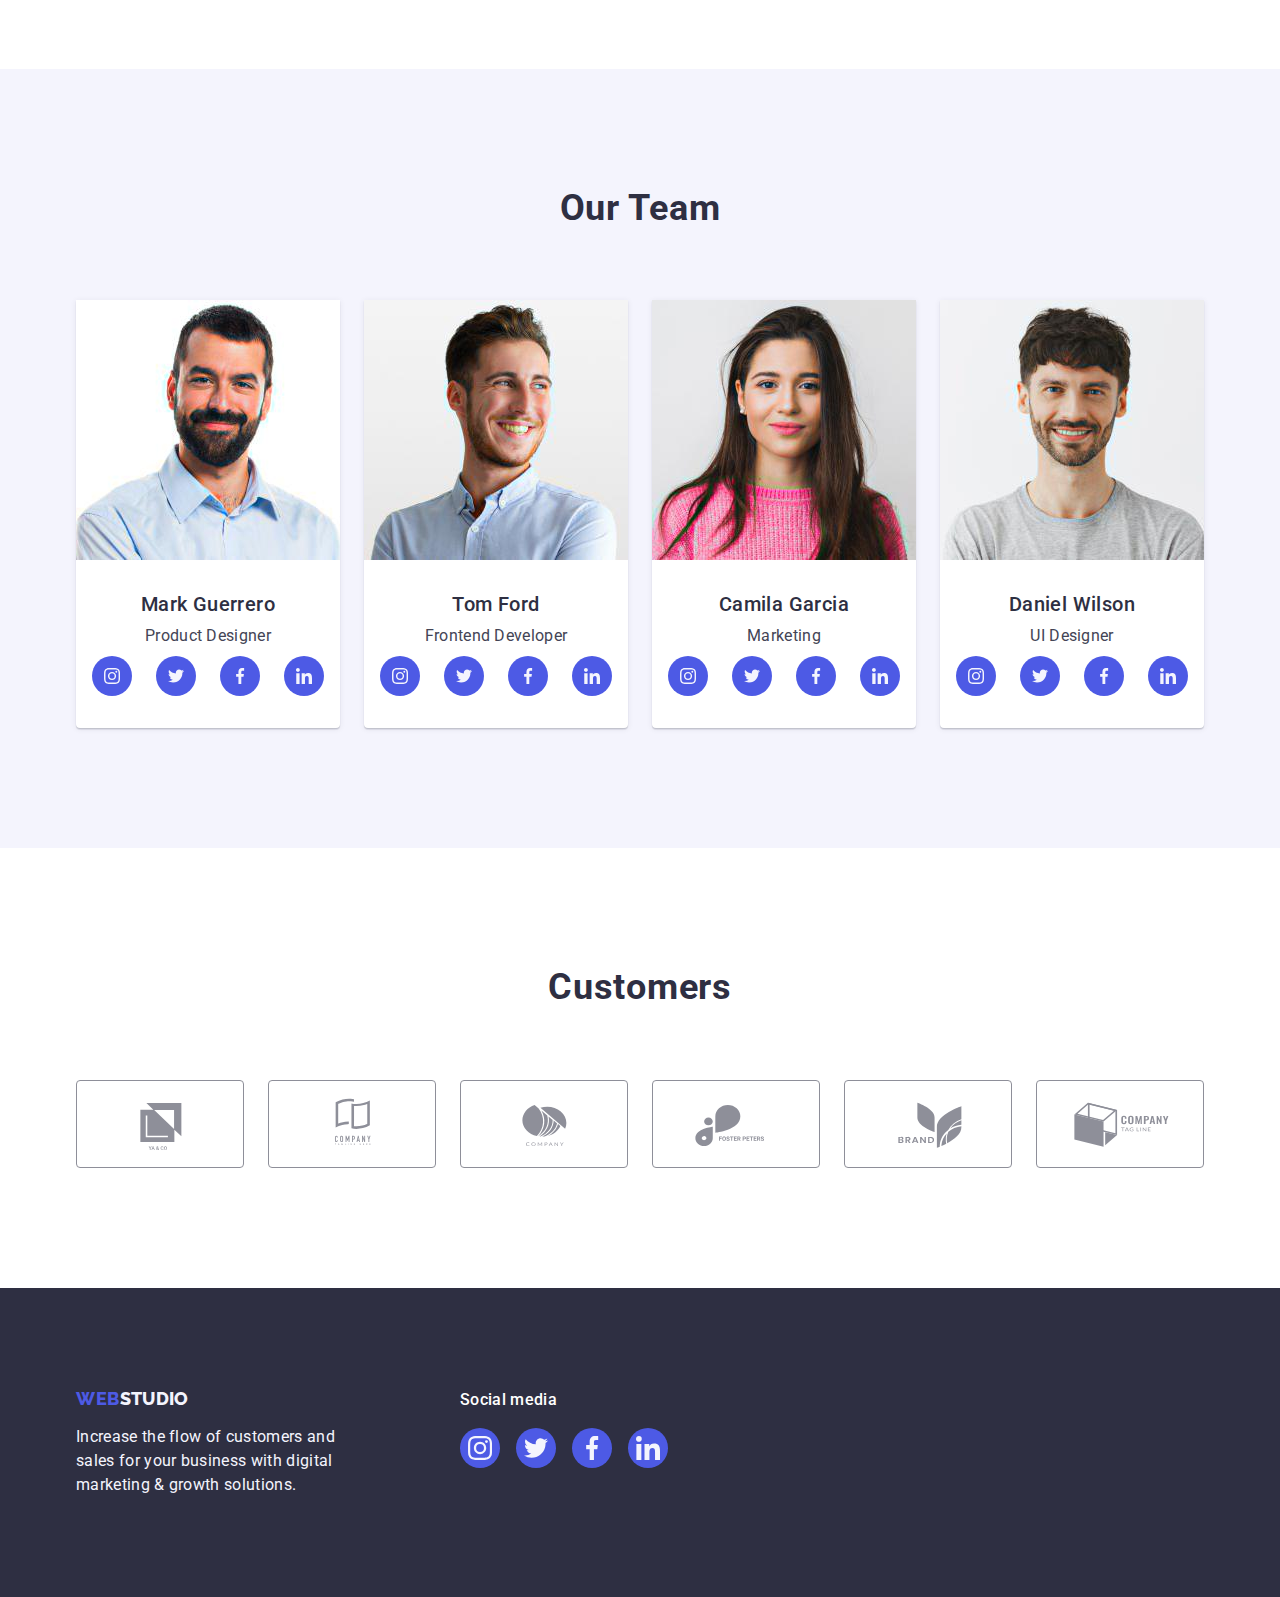
==== commit 91ce8b79: "added color to current page name" ====
--- a/index.html
+++ b/index.html
@@ -33,7 +33,7 @@
 
           <ul class="list menu">
             <li class="list-item">
-              <a class="header-nav link current" href="./index.html">Studio</a>
+              <a class="header-nav link current" href="./index.html"><span class="current-txt">Studio</span></a>
             </li>
             <li class="list-item">
               <a class="header-nav link" href="./portfolio.html">Portfolio</a>
@@ -428,6 +428,7 @@
       </div>
     </footer>
     <!-- Modal window-->
+
     <div class="backdrop is-hidden" data-modal>
       <div class="modal">
         <button type="button" class="modal-btn" data-modal-close>
--- a/css/styles.css
+++ b/css/styles.css
@@ -158,7 +158,13 @@
 /* HEADER */
 .current{
         position: relative;
-}
+
+}
+
+.current-txt{
+        color: var(--pressed-state);
+}
+
 .current::after{
         content: '';
         background-color: var(--pressed-state);
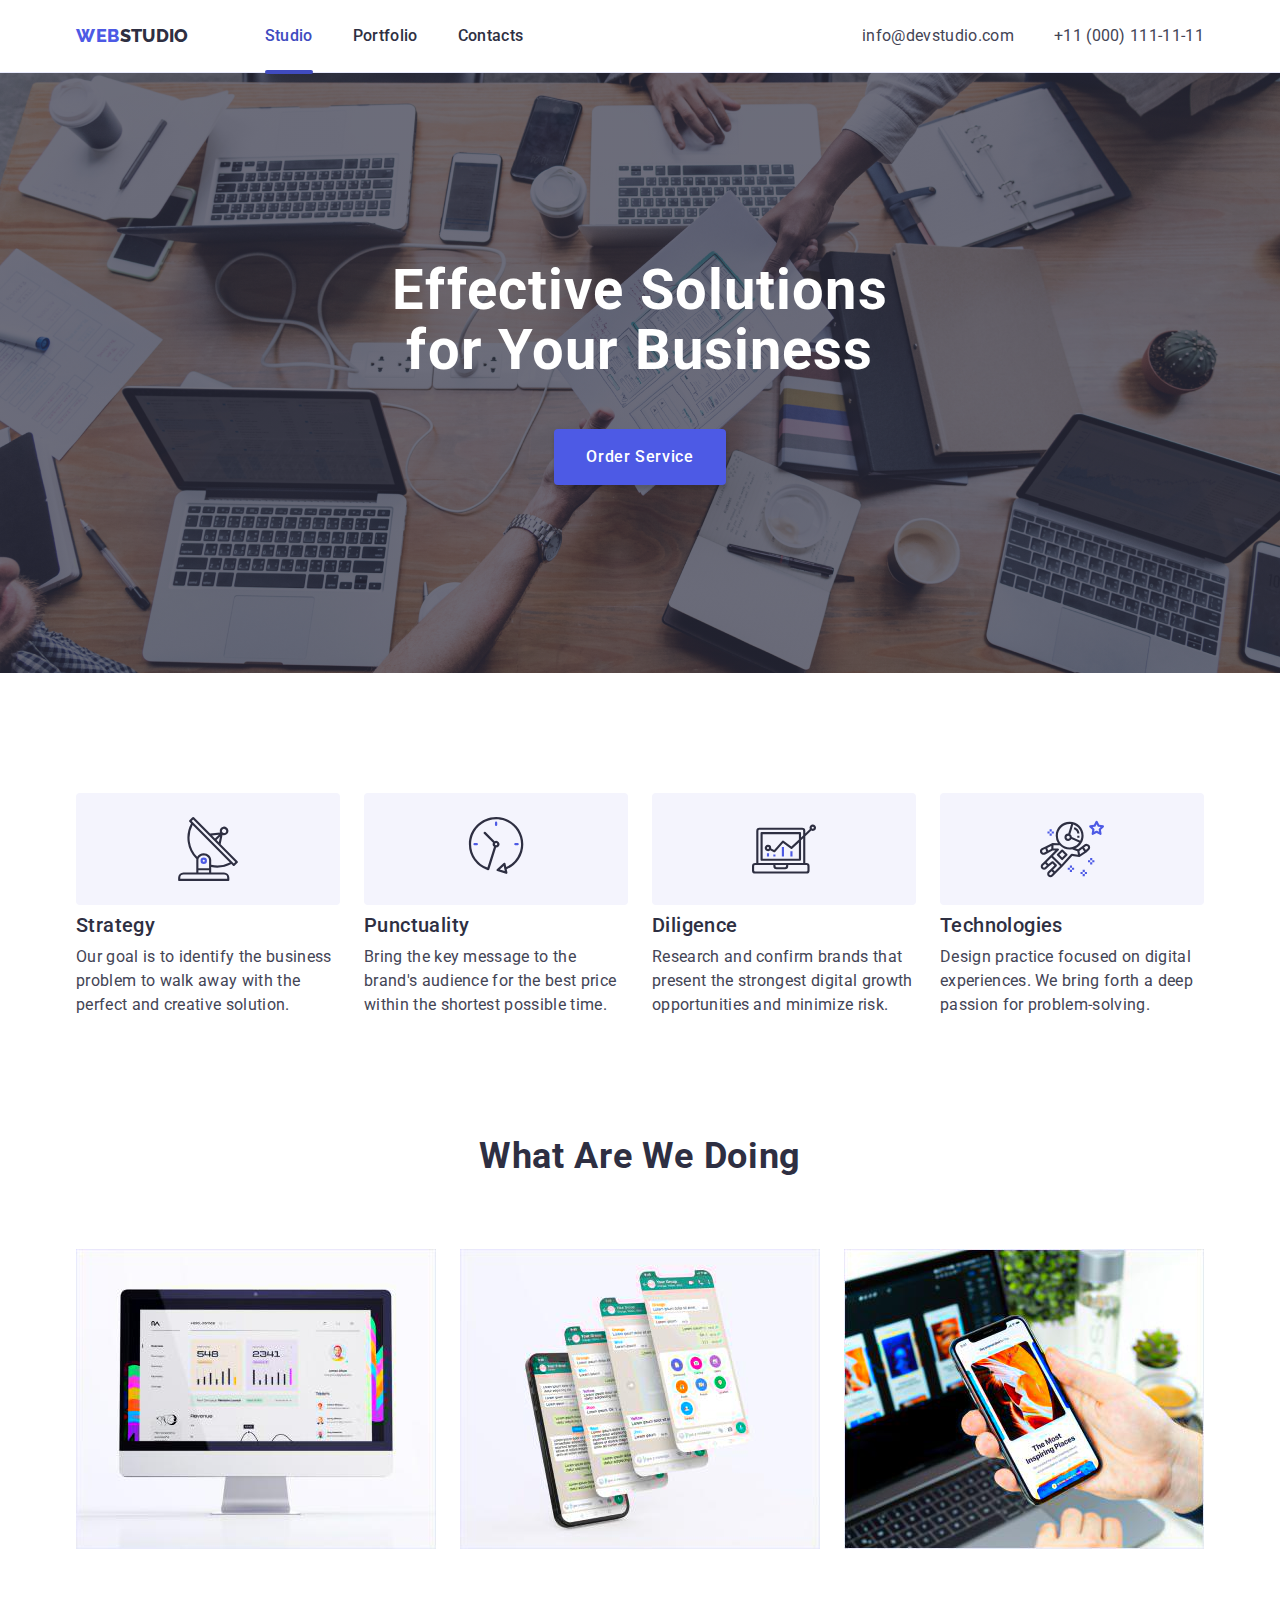
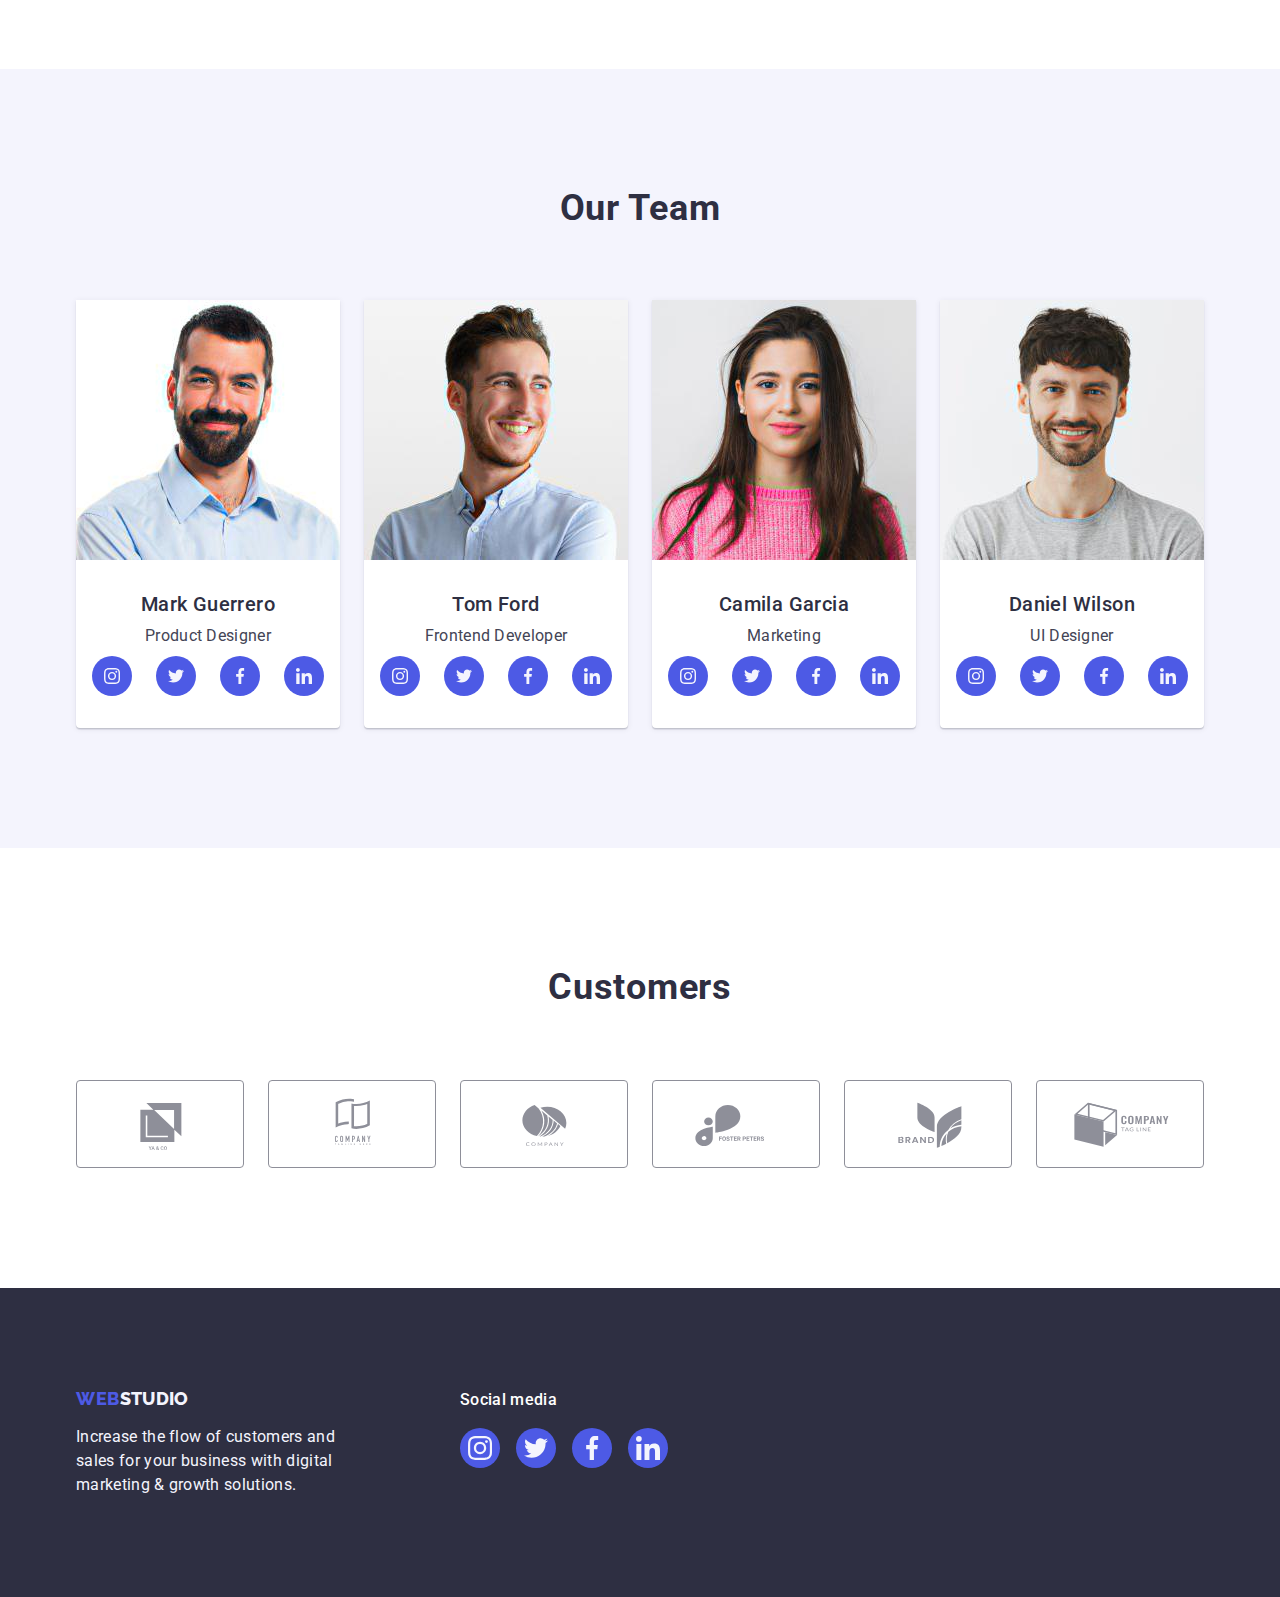
==== commit c66a942a: "position after" ====
--- a/index.html
+++ b/index.html
@@ -33,7 +33,7 @@
 
           <ul class="list menu">
             <li class="list-item">
-              <a class="header-nav link current" href="./index.html"><span class="current-txt">Studio</span></a>
+              <a class="header-nav link " href="./index.html"><span class="current current-txt">Studio</span></a>
             </li>
             <li class="list-item">
               <a class="header-nav link" href="./portfolio.html">Portfolio</a>
--- a/css/styles.css
+++ b/css/styles.css
@@ -176,11 +176,12 @@
         
         position: absolute;
         left: 0px;
-        bottom: 0;
+        top: 44px;
 
 }
 
         .header{
+                
         box-sizing: border-box;
         border-bottom: 1px solid var(--accent);
         box-shadow: 0px 2px 1px rgba(46, 47, 66, 0.08), 0px 1px 1px rgba(46, 47, 66, 0.16), 0px 1px 6px rgba(46, 47, 66, 0.08);
